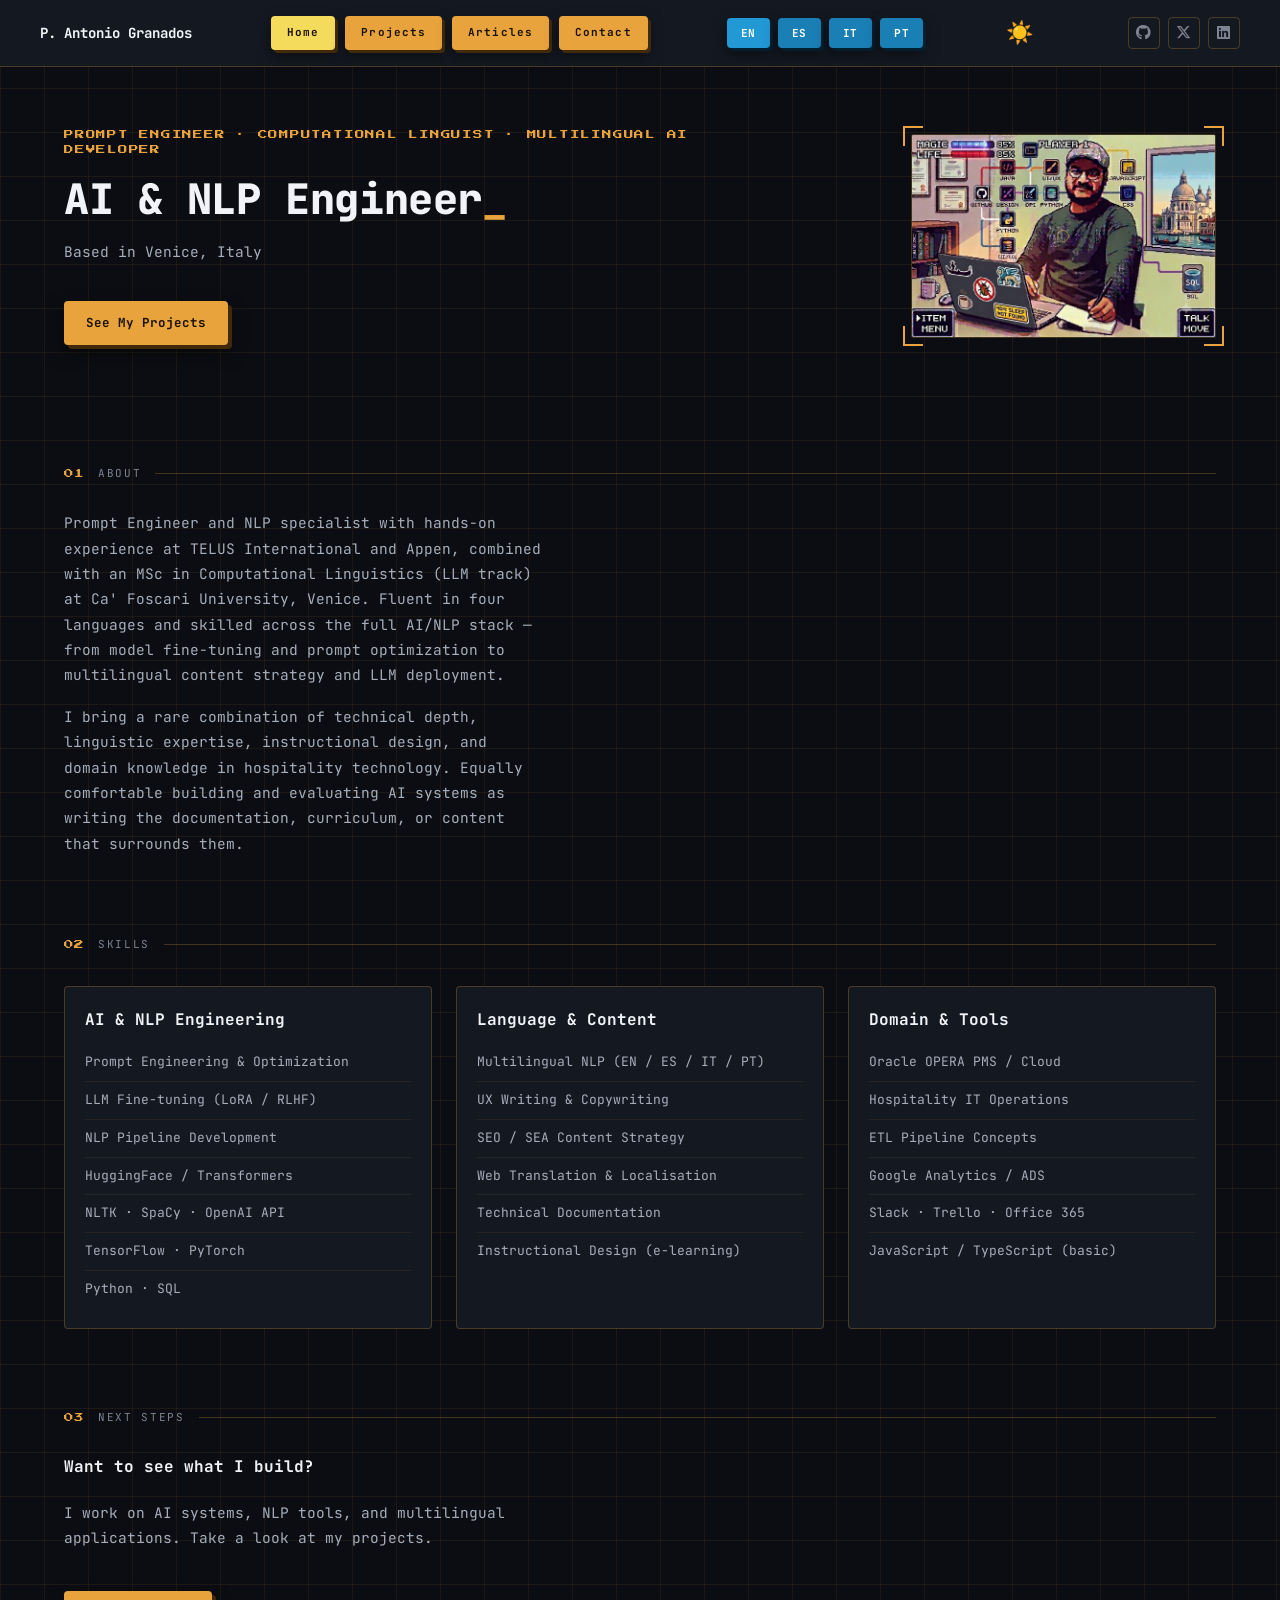
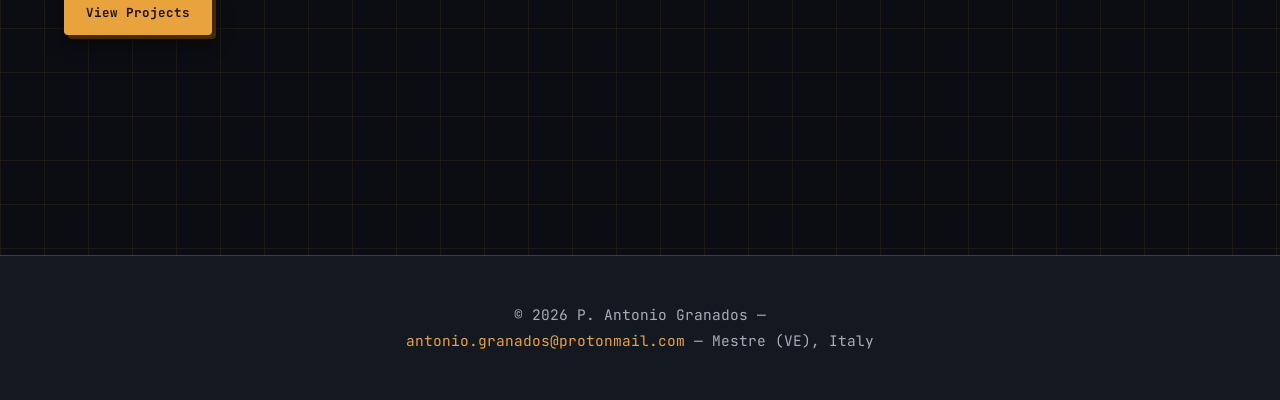
==== index.html @ 29dd2557 "Increase profile picture size to 305px" ====
<!DOCTYPE html>
<html lang="en">

<head>
<link rel="preconnect" href="https://fonts.googleapis.com">
<link href="https://fonts.googleapis.com/css2?family=Press+Start+2P&family=JetBrains+Mono:wght@400;500;600;700;800&display=swap" rel="stylesheet">
  <!--this is the part that link to .css file --> 
  <link rel="stylesheet" href="css/style.css">
  <!-- Always first. Tells the browser to use UTF-8 encoding (supports all languages including IT, ES, PT) -->
  <meta charset="UTF-8" />

  <!-- Required for mobile. Without this, phones render a zoomed-out desktop view -->
  <meta name="viewport" content="width=device-width, initial-scale=1.0" />

  <!-- The snippet Google shows under your link in search results. Keep under 160 characters -->
  <meta name="description" content="Portfolio of P. Antonio Granados — AI & NLP Engineer, Prompt Engineer, and Computational Linguist based in Venice, Italy." />

  <meta name="author" content="P. Antonio Granados" />

  <!-- Open Graph: controls the preview card when you share this page on LinkedIn, WhatsApp, etc. -->
  <meta property="og:title" content="P. Antonio Granados — AI & NLP Engineer" />
  <meta property="og:description" content="Portfolio of an AI & NLP Engineer specializing in LLMs, RAG pipelines, and multilingual applications." />
  <meta property="og:type" content="website" />
  <meta property="og:url" content="https://saalamandras.github.io/portafolio/" />

  <link rel="canonical" href="https://saalamandras.github.io/portafolio/" />

  <link rel="alternate" hreflang="en" href="https://saalamandras.github.io/portafolio/" />
  <link rel="alternate" hreflang="es" href="https://saalamandras.github.io/portafolio/" />
  <link rel="alternate" hreflang="it" href="https://saalamandras.github.io/portafolio/" />
  <link rel="alternate" hreflang="pt" href="https://saalamandras.github.io/portafolio/" />

  <!-- Font Awesome icons (social links in footer) -->
  <link rel="stylesheet"
        href="https://cdnjs.cloudflare.com/ajax/libs/font-awesome/6.5.2/css/all.min.css"
        crossorigin="anonymous"
        referrerpolicy="no-referrer" />

  <!-- Browser tab title -->
  <title>P. Antonio Granados — AI & NLP Engineer</title>
</head>

<body class="blueprint-bg">

  <!-- HEADER wraps everything that is site-wide at the top: logo, nav, language switcher -->
  <header>

    <nav aria-label="Main navigation">

      <!-- Your name as the brand. Always links back to the homepage -->
      <a href="index.html" class="nav-brand">P. Antonio Granados</a>

      <!-- Navigation links. href values are the actual filenames in your folder -->
      <ul>
        <li><a href="index.html" class="nav-link" aria-current="page" data-i18n="nav_home">Home</a></li>
        <li><a href="projects.html" class="nav-link" data-i18n="nav_projects">Projects</a></li>
        <li><a href="articles.html" class="nav-link" data-i18n="nav_articles">Articles</a></li>
        <li><a href="contact.html" class="nav-link" data-i18n="nav_contact">Contact</a></li>
      </ul>

      <!-- Language switcher — each button carries data-lang so i18n.js can read it.
           aria-pressed is set to "true"/"false" by the JS to show which is active. -->
      <div id="lang-switcher" aria-label="Language switcher">
        <button class="lang-btn" data-lang="en" aria-pressed="true">EN</button>
        <button class="lang-btn" data-lang="es" aria-pressed="false">ES</button>
        <button class="lang-btn" data-lang="it" aria-pressed="false">IT</button>
        <button class="lang-btn" data-lang="pt" aria-pressed="false">PT</button>
      </div>

      <!-- Theme toggle — label is set dynamically by theme.js on load -->
      <button class="theme-toggle" aria-label="Switch to light mode">🌙</button>

      <!-- Social links -->
      <div class="nav-social" aria-label="Social links">
        <a href="https://github.com/Saalamandras" class="nav-icon" target="_blank" rel="noopener noreferrer" aria-label="GitHub"><i class="fa-brands fa-github"></i></a>
        <a href="https://x.com/Apocrifos" class="nav-icon" target="_blank" rel="noopener noreferrer" aria-label="X (formerly Twitter)"><i class="fa-brands fa-x-twitter"></i></a>
        <a href="https://www.linkedin.com/in/antonio-granados-v/" class="nav-icon" target="_blank" rel="noopener noreferrer" aria-label="LinkedIn"><i class="fa-brands fa-linkedin"></i></a>
      </div>

    </nav>

  </header>

  <!-- MAIN contains the content unique to this page. Only one <main> per page -->
  <main>

    <!-- HERO: the first thing a visitor sees. Headline + avatar, side by side -->
    <section id="hero" class="hero-grid" aria-labelledby="hero-heading" data-animate>
      <div>
        <p class="eyebrow" style="margin:0 0 18px;" data-i18n="hero_subtitle">Prompt Engineer · Computational Linguist · Multilingual AI Developer</p>
        <h1 class="headline" id="hero-heading" data-i18n="hero_title" data-typewriter>AI &amp; NLP Engineer</h1>
        <p class="body-text hero-location" data-i18n="hero_location">Based in Venice, Italy</p>
        <a href="projects.html" class="cta-button btn-primary btn-pressable" data-i18n="hero_cta">See My Projects</a>
      </div>
      <!-- Profile Avatar with HUD Viewfinder Corners -->
      <div class="viewfinder-frame" style="width: 305px; justify-self: end;">
        <div class="corner tl"></div>
        <div class="corner tr"></div>
        <div class="corner bl"></div>
        <div class="corner br"></div>
        <div class="reticle"></div>
        <!-- TODO: Replace with actual avatar image -->
        <img src="images/Portafolio_Picture_2026.png" alt="P. Antonio Granados" />
      </div>
    </section>

    <!-- ABOUT: your professional summary, taken directly from your CV -->
    <section id="about" aria-labelledby="about-heading">
      <h2 class="sr-only" id="about-heading">About Me</h2>
      <div class="section-divider"><span class="section-num">01</span><span class="section-label">ABOUT</span><div class="rule"></div></div>
      <p class="body-text" data-animate data-i18n="about_p1">
        Prompt Engineer and NLP specialist with hands-on experience at TELUS International and Appen,
        combined with an MSc in Computational Linguistics (LLM track) at Ca' Foscari University, Venice.
        Fluent in four languages and skilled across the full AI/NLP stack — from model fine-tuning and
        prompt optimization to multilingual content strategy and LLM deployment.
      </p>
      <p class="body-text" data-animate data-i18n="about_p2">
        I bring a rare combination of technical depth, linguistic expertise, instructional design,
        and domain knowledge in hospitality technology. Equally comfortable building and evaluating
        AI systems as writing the documentation, curriculum, or content that surrounds them.
      </p>
    </section>

    <!-- SKILLS: your three competency columns from the CV -->
    <section id="skills" aria-labelledby="skills-heading">
      <h2 class="card-title sr-only" id="skills-heading">Core Competencies</h2>
      <div class="section-divider"><span class="section-num">02</span><span class="section-label">SKILLS</span><div class="rule"></div></div>

      <!-- Each column is a <div> with a class. CSS will turn these into columns later -->
      <div class="skills-grid">

        <div class="skill-category" data-animate="delay-1">
          <h3 class="card-title" data-i18n="skill_cat1">AI &amp; NLP Engineering</h3>
          <ul>
            <li>Prompt Engineering &amp; Optimization</li>
            <li>LLM Fine-tuning (LoRA / RLHF)</li>
            <li>NLP Pipeline Development</li>
            <li>HuggingFace / Transformers</li>
            <li>NLTK · SpaCy · OpenAI API</li>
            <li>TensorFlow · PyTorch</li>
            <li>Python · SQL</li>
          </ul>
        </div>

        <div class="skill-category" data-animate="delay-2">
          <h3 class="card-title" data-i18n="skill_cat2">Language &amp; Content</h3>
          <ul>
            <li>Multilingual NLP (EN / ES / IT / PT)</li>
            <li>UX Writing &amp; Copywriting</li>
            <li>SEO / SEA Content Strategy</li>
            <li>Web Translation &amp; Localisation</li>
            <li>Technical Documentation</li>
            <li>Instructional Design (e-learning)</li>
          </ul>
        </div>

        <div class="skill-category" data-animate="delay-3">
          <h3 class="card-title" data-i18n="skill_cat3">Domain &amp; Tools</h3>
          <ul>
            <li>Oracle OPERA PMS / Cloud</li>
            <li>Hospitality IT Operations</li>
            <li>ETL Pipeline Concepts</li>
            <li>Google Analytics / ADS</li>
            <li>Slack · Trello · Office 365</li>
            <li>JavaScript / TypeScript (basic)</li>
          </ul>
        </div>

      </div>
    </section>

    <!-- CTA SECTION: nudge the visitor toward your projects -->
    <section id="cta" aria-labelledby="cta-heading" data-animate>
      <div class="section-divider"><span class="section-num">03</span><span class="section-label">NEXT STEPS</span><div class="rule"></div></div>
      <h2 class="card-title" id="cta-heading" data-i18n="cta_heading">Want to see what I build?</h2>
      <p class="body-text" data-i18n="cta_p">I work on AI systems, NLP tools, and multilingual applications. Take a look at my projects.</p>
      <a href="projects.html" class="cta-button btn-primary btn-pressable" data-i18n="cta_button">View Projects</a>
    </section>

  </main>

  <!-- FOOTER: site-wide. Will be identical on all pages -->
  <footer>
    <p class="body-text">
      &copy; 2026 P. Antonio Granados &mdash;
      <a href="mailto:antonio.granados@protonmail.com">antonio.granados@protonmail.com</a> &mdash;
      Mestre (VE), Italy
    </p>
  </footer>

  <!-- i18n.js reads all [data-i18n] elements and swaps text on language change.
       Placed just before </body> so the DOM is fully loaded when it runs. -->
  <script src="js/i18n.js"></script>
  <!-- theme.js applies saved dark/light preference and wires up the toggle button -->
  <script src="js/theme.js"></script>
  <!-- animations.js watches [data-animate] elements and fades them in on scroll -->
  <script src="js/animations.js"></script>
  <!-- typewriter.js runs the typing effect on [data-typewriter] elements.
       Must come after i18n.js since it listens for the i18n:applied event. -->
  <script src="js/typewriter.js"></script>
</body>
</html>
---- css/style.css ----
:root {
  --bg:            rgba(11, 13, 18, 1);      /* hsla(223, 24%, 6%, 1) */
  --surface:       rgba(20, 24, 33, 1);      /* hsla(222, 25%, 10%, 1) */
  --surface-alt:   rgba(28, 32, 41, 1);      /* hsla(222, 19%, 14%, 1) */

  --accent:        rgba(232, 163, 61, 1);    /* hsla(36, 79%, 57%, 1) */
  --accent-alt:    rgba(245, 219, 92, 1);    /* hsla(50, 88%, 66%, 1) */

  --text-headline: rgba(241, 243, 247, 1);   /* hsla(220, 27%, 96%, 1) */
  --text-body:     rgba(167, 174, 187, 1);   /* hsla(219, 13%, 69%, 1) */
  --text-muted:    rgba(125, 132, 146, 1);   /* hsla(220, 9%, 53%, 1) */
  --text-nav:      rgba(136, 146, 160, 1);   /* hsla(215, 11%, 58%, 1) */

  --border-accent: rgba(232, 163, 61, .3);
  --border-faint:  rgba(232, 163, 61, .25);
  --grid-line:     rgba(232, 163, 61, .08);
}

/* ------------------------------------------------------------------
   LIGHT MODE — applied when <body class="light-mode"> is set by JS.
   Only the variables that need to change are listed here; everything
   else inherits from :root above.
   ------------------------------------------------------------------ */
body.light-mode {
  --bg:            rgba(245, 243, 235, 1);   /* warm off-white parchment */
  --surface:       rgba(232, 229, 218, 1);   /* slightly darker card bg  */
  --surface-alt:   rgba(220, 217, 204, 1);

  --text-headline: rgba(18, 20, 28, 1);      /* near-black */
  --text-body:     rgba(55, 60, 75, 1);
  --text-muted:    rgba(100, 107, 122, 1);
  --text-nav:      rgba(80, 88, 105, 1);

  --border-accent: rgba(180, 120, 30, .4);
  --border-faint:  rgba(180, 120, 30, .3);
  --grid-line:     rgba(180, 120, 30, .1);
}

/* Smooth transition when the theme flips — affects background and text */
body {
  transition: background-color 0.3s ease, color 0.3s ease;
}

/* Visually hide text while keeping it for screen readers (used to avoid
   duplicating a section's visible label when a numbered divider already shows it) */
.sr-only {
  position: absolute;
  width: 1px;
  height: 1px;
  padding: 0;
  margin: -1px;
  overflow: hidden;
  clip: rect(0, 0, 0, 0);
  white-space: nowrap;
  border: 0;
}

/* Numbered section divider, e.g. "01 — SKILLS ————" */
.section-divider {
  display: flex;
  align-items: center;
  gap: 14px;
  margin: 0 0 28px;
}

.section-divider .rule {
  flex: 1;
  height: 1px;
  background: var(--border-faint);
}

/* Inline uppercase tech tag row, e.g. "GO · REDIS · GRPC" */
.tech-line {
  font-size: 10.5px;
  letter-spacing: .05em;
  color: var(--text-muted);
  text-transform: uppercase;
  white-space: nowrap;
}

/* Status line, e.g. "STATUS: ● OPEN TO OPPORTUNITIES" */
.status-line {
  font-size: 10.5px;
  color: var(--text-muted);
  letter-spacing: .03em;
}

.status-dot {
  color: var(--accent);
}

/* ============================================================
   TYPEWRITER EFFECT
   The blinking cursor is a pseudo-element so it never appears
   in the actual text content (good for screen readers).
   .typing  = cursor blinking while text is being typed
   .typed   = cursor stops blinking once typing is complete
   ============================================================ */
@keyframes blink {
  0%, 100% { opacity: 1; }
  50%       { opacity: 0; }
}

.typing::after,
.typed::after {
  content: "_";
  color: var(--accent);
  font-weight: 700;
}

.typing::after {
  animation: blink 0.7s step-end infinite;
}

/* Respect reduced-motion — skip the blink */
@media (prefers-reduced-motion: reduce) {
  .typing::after { animation: none; }
}

/* ============================================================
   SCROLL ANIMATIONS
   Elements with [data-animate] start hidden. When animations.js
   adds the "visible" class, the transition plays.
   data-animate="delay-1" / "delay-2" / "delay-3" staggers cards
   so they don't all pop in at the same time.
   ============================================================ */
[data-animate] {
  opacity: 0;
  transform: translateY(24px);
  transition: opacity 0.55s ease, transform 0.55s ease;
}

[data-animate].visible {
  opacity: 1;
  transform: translateY(0);
}

/* Staggered delays for grids (skill cards, project cards) */
[data-animate="delay-1"] { transition-delay: 0.1s; }
[data-animate="delay-2"] { transition-delay: 0.2s; }
[data-animate="delay-3"] { transition-delay: 0.3s; }

/* Respect user's reduced-motion preference — skip animation entirely */
@media (prefers-reduced-motion: reduce) {
  [data-animate] {
    opacity: 1;
    transform: none;
    transition: none;
  }
}

/* ============================================================
   BOX MODEL: Set border-box globally for predictable sizing
   ============================================================ */
*,
*::before,
*::after {
  box-sizing: border-box;
}

/* ============================================================
   BASIC RESETS & BODY
   ============================================================ */
body {
  background: var(--bg);
  color: var(--text-body);
  font-family: 'JetBrains Mono', monospace;
  margin: 0;
  padding: 0;
  line-height: 1.6;
}

html {
  scroll-behavior: smooth;
} 
/* Hero headline */
.headline {
  font-size: 42px;
  font-weight: 800;
  line-height: 1.15;
  letter-spacing: -0.01em;
  color: var(--text-headline);
}

/* Eyebrow label (small pixel-font tag above headings) */
.eyebrow {
  font-family: 'Press Start 2P', monospace;
  font-size: 9.5px;
  text-transform: uppercase;
  letter-spacing: .08em;
  color: var(--accent);
}

/* Body paragraph */
.body-text {
  font-size: 14.5px;
  line-height: 1.75;
  color: var(--text-body);
  max-width: 480px;
}

/* Nav links */
.nav-link {
  font-size: 11px;
  letter-spacing: .1em;
  color: var(--text-nav);
}

/* Section number, e.g. "01" */
.section-num {
  font-family: 'Press Start 2P', monospace;
  font-size: 9.5px;
  color: var(--accent);
}

/* Section label, e.g. "SKILLS" */
.section-label {
  font-size: 11px;
  letter-spacing: .15em;
  color: var(--text-muted);
}

/* Card / project title */
.card-title {
  font-size: 16px;
  font-weight: 700;
  color: var(--text-headline);
}

/* Metric numbers, e.g. "−42%" */
.metric {
  font-size: 20px;
  font-weight: 800;
  color: var(--accent);
}

/* Timeline role label */
.timeline-role {
  font-size: 14px;
  font-weight: 700;
}
.btn-primary {
  background: var(--accent);
  color: #1a1204;
  padding: 12px 22px;
  font-size: 12.5px;
  font-weight: 700;
  white-space: nowrap;
  cursor: pointer;
  border: none;
  border-radius: 4px;
  transition: all 0.3s ease;
  text-decoration: none;
  display: inline-block;
}

.btn-primary:hover {
  background: var(--accent-alt);
  transform: translateY(-2px);
  box-shadow: 0 4px 12px rgba(232, 163, 61, 0.2);
}

.btn-secondary {
  border: 1px solid #3a3f4a;
  color: #c3c8d1;
  padding: 11px 22px;
  font-size: 12.5px;
  white-space: nowrap;
  cursor: pointer;
  background: transparent;
  border-radius: 4px;
  transition: all 0.3s ease;
  text-decoration: none;
  display: inline-block;
}

.btn-secondary:hover {
  border-color: var(--accent);
  color: var(--accent);
}

/* ============================================================
   HEADER & NAVIGATION
   ============================================================ */
header {
  background: var(--surface);
  border-bottom: 1px solid var(--border-faint);
  padding: 16px 24px;
  position: sticky;
  top: 0;
  z-index: 100;
}

nav {
  display: flex;
  align-items: center;
  justify-content: space-between;
  max-width: 1200px;
  margin: 0 auto;
  gap: 40px;
}

.nav-brand {
  font-size: 14px;
  font-weight: 700;
  color: var(--text-headline);
  text-decoration: none;
  white-space: nowrap;
}

nav ul {
  list-style: none;
  margin: 0;
  padding: 0;
  display: flex;
  gap: 10px;
}

.nav-link {
  display: inline-block;
  background: var(--accent);
  color: #1a1204;
  padding: 8px 16px;
  font-size: 11px;
  font-weight: 700;
  text-decoration: none;
  border-radius: 4px;
  transition: all 0.3s ease;
  box-shadow: 3px 3px 0 color-mix(in oklch, var(--accent) 40%, black), 0 6px 14px rgba(0,0,0,.5);
}

.nav-link:hover {
  background: var(--accent-alt);
  transform: translateY(-2px);
  box-shadow: 4px 4px 0 color-mix(in oklch, var(--accent) 40%, black), 0 8px 18px rgba(0,0,0,.5);
}

.nav-link:active {
  box-shadow: 1px 1px 0 color-mix(in oklch, var(--accent) 40%, black), 0 2px 6px rgba(0,0,0,.4);
  transform: translate(2px, 2px);
}

.nav-link[aria-current="page"] {
  background: var(--accent-alt);
}

#lang-switcher {
  white-space: nowrap;
  display: flex;
  gap: 8px;
  align-items: center;
}

.lang-btn {
  background: #1a7fb5;
  border: none;
  padding: 8px 14px;
  cursor: pointer;
  font-family: inherit;
  font-size: 11px;
  font-weight: 700;
  color: #fff;
  letter-spacing: .05em;
  border-radius: 4px;
  transition: all 0.3s ease;
  box-shadow: 3px 3px 0 color-mix(in oklch, #1a7fb5 40%, black), 0 6px 14px rgba(0,0,0,.5);
}

.lang-btn:hover {
  background: #2298d4;
  transform: translateY(-2px);
  box-shadow: 4px 4px 0 color-mix(in oklch, #1a7fb5 40%, black), 0 8px 18px rgba(0,0,0,.5);
}

.lang-btn:active {
  box-shadow: 1px 1px 0 color-mix(in oklch, #1a7fb5 40%, black), 0 2px 6px rgba(0,0,0,.4);
  transform: translate(2px, 2px);
}

.lang-btn[aria-pressed="true"] {
  background: #2298d4;
}

/* Theme toggle button — styled to match the retro nav aesthetic */
.theme-toggle {
  background: none;
  border: none;
  padding: 4px;
  cursor: pointer;
  font-size: 22px;
  line-height: 1;
  transition: transform 0.2s ease;
}

.theme-toggle:hover {
  transform: scale(1.2);
}

/* --- Nav social icons --- */
.nav-social {
  display: flex;
  align-items: center;
  gap: 8px;
  margin-left: 12px;
}

.nav-icon {
  display: inline-flex;
  align-items: center;
  justify-content: center;
  width: 32px;
  height: 32px;
  border: 1px solid var(--border-faint);
  border-radius: 4px;
  color: var(--text-muted);
  text-decoration: none;
  transition: all 0.2s ease;
  font-size: 15px;
}

.nav-icon:hover {
  background: var(--surface-alt);
  border-color: var(--accent);
  color: var(--accent);
  transform: translateY(-2px);
}

/* --- Hero grid --- */
.hero-grid {
  display: grid;
  grid-template-columns: 1.3fr 0.7fr;
  gap: 40px;
  align-items: center;
}

/* ============================================================
   MAIN CONTENT
   ============================================================ */
main {
  max-width: 1200px;
  margin: 0 auto;
  padding: 60px 24px;
}

section {
  margin-bottom: 80px;
  padding: 0;
}

section h1 {
  margin: 0 0 16px 0;
}

section h2 {
  margin: 0 0 20px 0;
}

section h3 {
  margin: 0 0 12px 0;
}

section p {
  margin: 0 0 16px 0;
}

/* ============================================================
   HERO SECTION
   ============================================================ */
#hero {
  margin-bottom: 120px;
}

.hero-subtitle,
.hero-location {
  font-size: 14.5px;
  color: var(--text-body);
  margin: 12px 0;
}

.cta-button {
  display: inline-block;
  margin-top: 24px;
}

/* ============================================================
   CARDS & PROJECTS
   ============================================================ */
.project-card,
.article-card {
  position: relative;
  background: var(--surface);
  border: 1px solid var(--border-faint);
  padding: 24px;
  border-radius: 4px;
  transition: all 0.3s ease;
  margin-bottom: 20px;
}

.project-card::before,
.article-card::before {
  content: "";
  position: absolute;
  top: -1px;
  left: -1px;
  width: 12px;
  height: 12px;
  border-top: 2px solid var(--accent);
  border-left: 2px solid var(--accent);
}

.project-card::after,
.article-card::after {
  content: "";
  position: absolute;
  bottom: -1px;
  right: -1px;
  width: 12px;
  height: 12px;
  border-bottom: 2px solid var(--accent);
  border-right: 2px solid var(--accent);
}

.project-card:hover,
.article-card:hover {
  border-color: var(--border-accent);
  transform: translateY(-4px);
  box-shadow: 0 8px 24px rgba(232, 163, 61, 0.1);
}

.project-description {
  margin: 12px 0 16px 0;
  line-height: 1.75;
}

.tech-stack {
  list-style: none;
  margin: 16px 0;
  padding: 0;
  display: flex;
  flex-wrap: wrap;
  gap: 12px;
}

.tech-stack li {
  background: var(--surface-alt);
  border: 1px solid var(--border-faint);
  padding: 6px 12px;
  border-radius: 3px;
  font-size: 11px;
  color: var(--text-muted);
}

.project-link {
  display: inline-block;
  margin-top: 16px;
  color: var(--accent);
  font-weight: 600;
  font-size: 11.5px;
  letter-spacing: .03em;
  text-decoration: none;
}

.project-link:hover {
  color: var(--accent-alt);
}

/* ============================================================
   SKILL CATEGORIES
   ============================================================ */
.skills-grid {
  display: grid;
  grid-template-columns: repeat(3, 1fr);
  gap: 24px;
  margin-top: 32px;
}

.skill-category {
  background: var(--surface);
  border: 1px solid var(--border-faint);
  padding: 20px;
  border-radius: 4px;
}

.skill-category h3 {
  margin-top: 0;
}

.skill-category ul {
  list-style: none;
  margin: 0;
  padding: 0;
}

.skill-category li {
  padding: 8px 0;
  border-bottom: 1px solid var(--grid-line);
  font-size: 13px;
  line-height: 1.6;
}

.skill-category li:last-child {
  border-bottom: none;
}

.skill-badge {
  display: flex;
  align-items: center;
  gap: 12px;
  padding: 14px 16px;
  border: 1px solid var(--border-faint);
  border-radius: 4px;
  background: var(--surface);
}

.skill-badge .icon {
  width: 28px;
  height: 28px;
  flex: none;
  background: var(--surface-alt);
  border: 1px solid var(--accent);
  display: flex;
  align-items: center;
  justify-content: center;
  border-radius: 3px;
}

.skill-badge .icon .dot {
  background: var(--accent);
  border-radius: 50%;
}

.skill-badge .name {
  font-size: 12.5px;
  font-weight: 600;
  color: var(--text-headline);
}

.skill-badge .level {
  font-size: 9px;
  letter-spacing: .06em;
  color: var(--text-muted);
  margin-left: auto;
}

/* ============================================================
   FORMS
   ============================================================ */
form {
  background: var(--surface);
  border: 1px solid var(--border-faint);
  padding: 32px;
  border-radius: 4px;
  margin-bottom: 32px;
  max-width: 600px;
}

.form-group {
  margin-bottom: 20px;
  display: flex;
  flex-direction: column;
}

label {
  font-size: 12.5px;
  font-weight: 600;
  color: var(--text-headline);
  margin-bottom: 8px;
  display: block;
}

input,
textarea {
  background: var(--bg);
  border: 1px solid var(--border-faint);
  color: var(--text-body);
  padding: 10px 12px;
  font-size: 13px;
  font-family: 'JetBrains Mono', monospace;
  border-radius: 3px;
  transition: border-color 0.2s ease;
}

input:focus,
textarea:focus {
  outline: none;
  border-color: var(--accent);
  box-shadow: 0 0 0 2px rgba(232, 163, 61, 0.1);
}

textarea {
  resize: vertical;
  min-height: 120px;
}

.submit-button {
  align-self: flex-start;
  margin-top: 12px;
}

/* ============================================================
   HUD-STYLE VIEWFINDER CORNERS (Avatar/Image box)
   ============================================================ */
.viewfinder-frame {
  position: relative;
  display: inline-block;
  overflow: visible;
}

.viewfinder-frame img {
  display: block;
  width: 100%;
  height: auto;
  border: 1px solid var(--border-faint);
  border-radius: 2px;
}

.viewfinder-frame .corner {
  position: absolute;
  width: 20px;
  height: 20px;
}

.viewfinder-frame .corner.tl {
  top: -8px;
  left: -8px;
  border-top: 2px solid var(--accent);
  border-left: 2px solid var(--accent);
}

.viewfinder-frame .corner.tr {
  top: -8px;
  right: -8px;
  border-top: 2px solid var(--accent);
  border-right: 2px solid var(--accent);
}

.viewfinder-frame .corner.bl {
  bottom: -8px;
  left: -8px;
  border-bottom: 2px solid var(--accent);
  border-left: 2px solid var(--accent);
}

.viewfinder-frame .corner.br {
  bottom: -8px;
  right: -8px;
  border-bottom: 2px solid var(--accent);
  border-right: 2px solid var(--accent);
}

.viewfinder-frame .reticle {
  position: absolute;
  top: 50%;
  left: 50%;
  transform: translate(-50%, -50%);
  width: 12px;
  height: 12px;
  border: 1px solid var(--accent);
  border-radius: 50%;
  opacity: 0.5;
}

/* ============================================================
   CONTACT LINKS & SOCIAL
   ============================================================ */
.contact-links {
  margin-top: 48px;
  padding-top: 48px;
  border-top: 1px solid var(--border-faint);
}

.contact-links h2 {
  margin-bottom: 24px;
}

.contact-icon {
  display: inline-flex;
  align-items: center;
  justify-content: center;
  width: 40px;
  height: 40px;
  border: 1px solid var(--border-faint);
  border-radius: 4px;
  color: var(--text-body);
  text-decoration: none;
  margin-right: 12px;
  margin-bottom: 12px;
  transition: all 0.2s ease;
  font-size: 18px;
}

.contact-icon:hover {
  background: var(--surface-alt);
  border-color: var(--accent);
  color: var(--accent);
  transform: translateY(-2px);
}

/* ============================================================
   PROJECT GRID
   ============================================================ */
.project-grid {
  display: grid;
  grid-template-columns: repeat(auto-fit, minmax(320px, 1fr));
  gap: 24px;
  margin-top: 32px;
}

/* ============================================================
   FOOTER
   ============================================================ */
footer {
  background: var(--surface);
  border-top: 1px solid var(--border-faint);
  padding: 32px 24px;
  text-align: center;
  margin-top: 80px;
  font-size: 12px;
  color: var(--text-muted);
}

footer p {
  max-width: none;
  margin-left: auto;
  margin-right: auto;
}

footer a {
  color: var(--accent);
  text-decoration: none;
  transition: color 0.2s ease;
}

footer a:hover {
  color: var(--accent-alt);
}

.footer-social {
  margin-bottom: 16px;
}

.footer-icon {
  display: inline-flex;
  align-items: center;
  justify-content: center;
  width: 36px;
  height: 36px;
  border: 1px solid var(--border-faint);
  border-radius: 4px;
  color: var(--text-muted);
  text-decoration: none;
  margin: 0 6px;
  transition: all 0.2s ease;
  font-size: 16px;
}

.footer-icon:hover {
  background: var(--surface-alt);
  border-color: var(--accent);
  color: var(--accent);
  transform: translateY(-2px);
}

.bracket-frame {
  position: relative;
  border: 1px solid var(--border-accent);
}

.bracket-frame .corner {
  position: absolute;
  width: 14px;
  height: 14px;
}

.bracket-frame .corner.tl {
  top: -1px;
  left: -1px;
  border-top: 2px solid var(--accent);
  border-left: 2px solid var(--accent);
}

.bracket-frame .corner.tr {
  top: -1px;
  right: -1px;
  border-top: 2px solid var(--accent);
  border-right: 2px solid var(--accent);
}

.bracket-frame .corner.bl {
  bottom: -1px;
  left: -1px;
  border-bottom: 2px solid var(--accent);
  border-left: 2px solid var(--accent);
}

.bracket-frame .corner.br {
  bottom: -1px;
  right: -1px;
  border-bottom: 2px solid var(--accent);
  border-right: 2px solid var(--accent);
}
.btn-pressable {
  box-shadow: 4px 4px 0 color-mix(in oklch, var(--accent) 40%, black), 0 8px 18px rgba(0,0,0,.5);
  transition: box-shadow .08s ease, transform .08s ease;
  cursor: pointer;
}

.btn-pressable:active {
  box-shadow: 1px 1px 0 color-mix(in oklch, var(--accent) 40%, black), 0 2px 6px rgba(0,0,0,.4);
  transform: translate(3px, 3px);
}
.blueprint-bg {
  background-color: var(--bg);
  background-image:
    linear-gradient(var(--grid-line) 1px, transparent 1px),
    linear-gradient(90deg, var(--grid-line) 1px, transparent 1px);
  background-size: 44px 44px;
}

/* ===== Tablet and below ===== */
@media (max-width: 768px) {
  .headline {
    font-size: 30px;
  }

  .body-text {
    max-width: 100%;
  }

  nav {
    flex-direction: column;
    gap: 12px;
  }

  .nav-social {
    justify-content: center;
  }

  .hero-grid {
    grid-template-columns: 1fr;
    text-align: center;
  }

  .hero-grid .viewfinder-frame {
    justify-self: center;
    order: -1;
  }

  .hero-grid .cta-button {
    display: inline-block;
  }

  .skills-grid {
    grid-template-columns: 1fr;
  }

  .project-grid {
    grid-template-columns: 1fr;
  }

  nav ul {
    flex-wrap: wrap;
    justify-content: center;
  }

  .btn-primary,
  .btn-secondary {
    width: 100%;
    text-align: center;
  }
}

/* ===== Phone ===== */
@media (max-width: 480px) {
  .headline {
    font-size: 24px;
  }

  .blueprint-bg {
    background-size: 28px 28px;
  }

  .bracket-frame {
    width: 100%;
    max-width: 240px;
    margin: 0 auto;
  }

  nav ul {
    flex-wrap: wrap;
    justify-content: center;
    gap: 12px;
  }

  #lang-switcher {
    justify-content: center;
  }
}
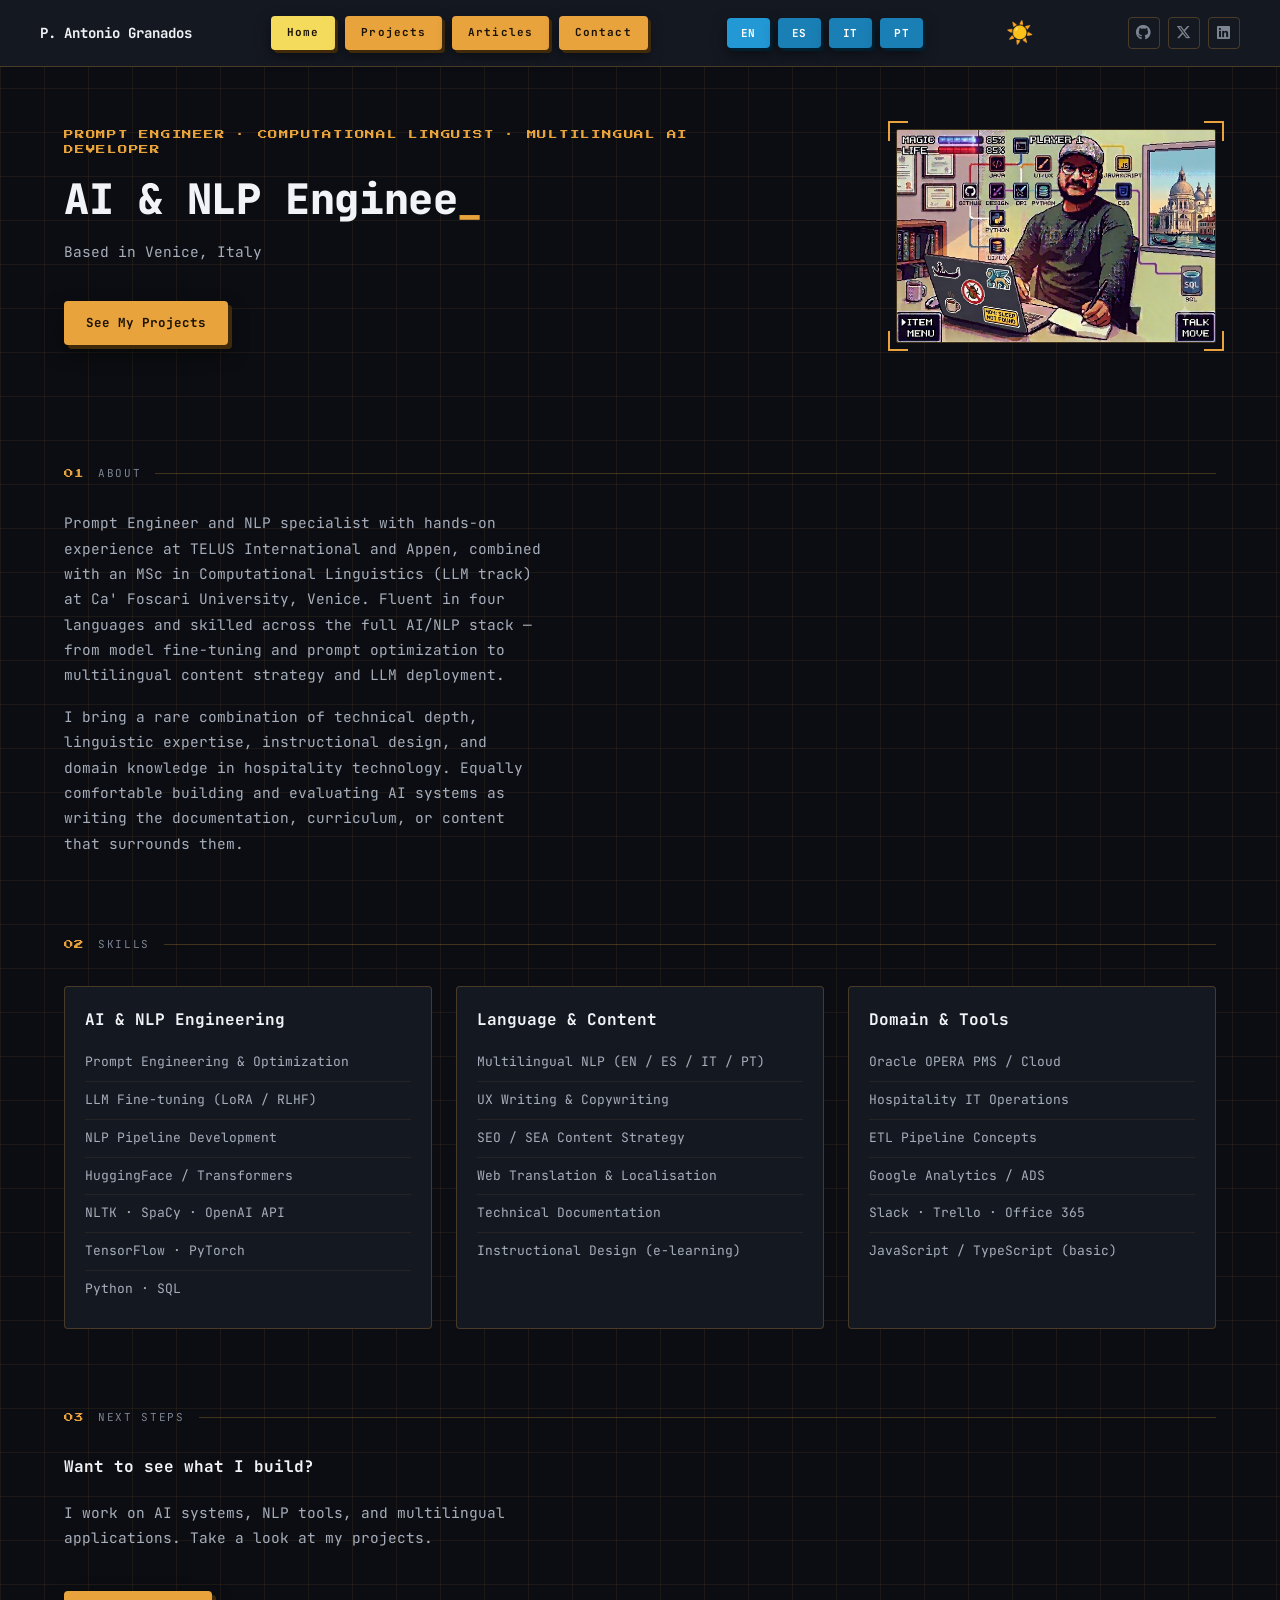
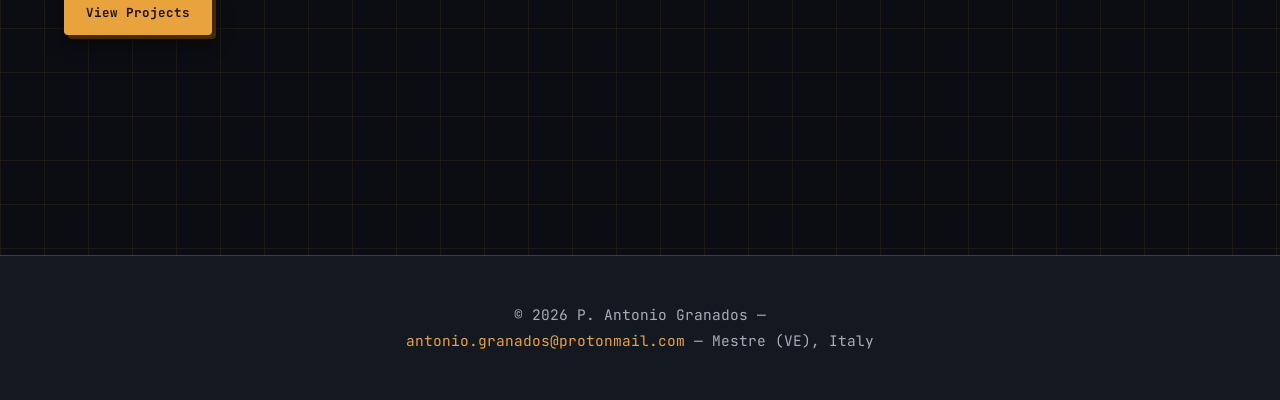
==== commit f6a46239: "Increase profile picture to 320px" ====
--- a/index.html
+++ b/index.html
@@ -93,7 +93,7 @@
         <a href="projects.html" class="cta-button btn-primary btn-pressable" data-i18n="hero_cta">See My Projects</a>
       </div>
       <!-- Profile Avatar with HUD Viewfinder Corners -->
-      <div class="viewfinder-frame" style="width: 305px; justify-self: end;">
+      <div class="viewfinder-frame" style="width: 320px; justify-self: end;">
         <div class="corner tl"></div>
         <div class="corner tr"></div>
         <div class="corner bl"></div>
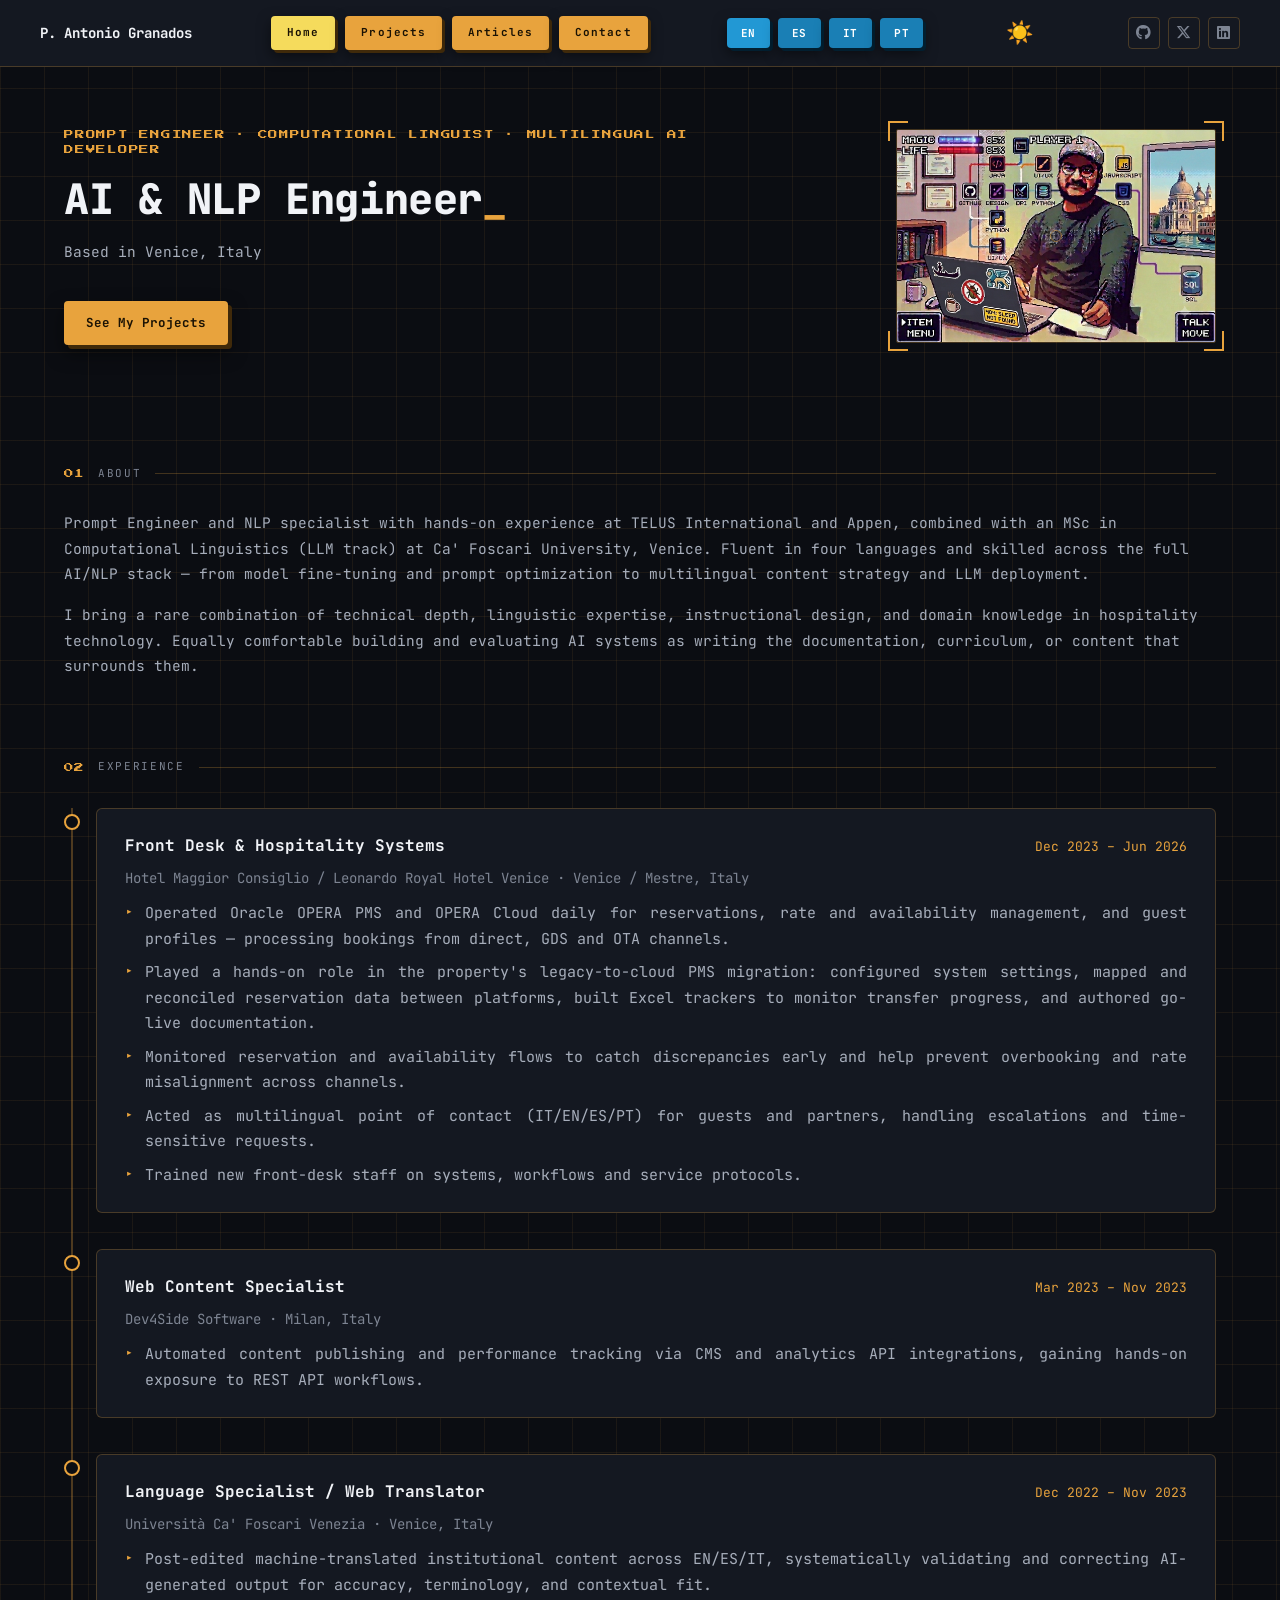
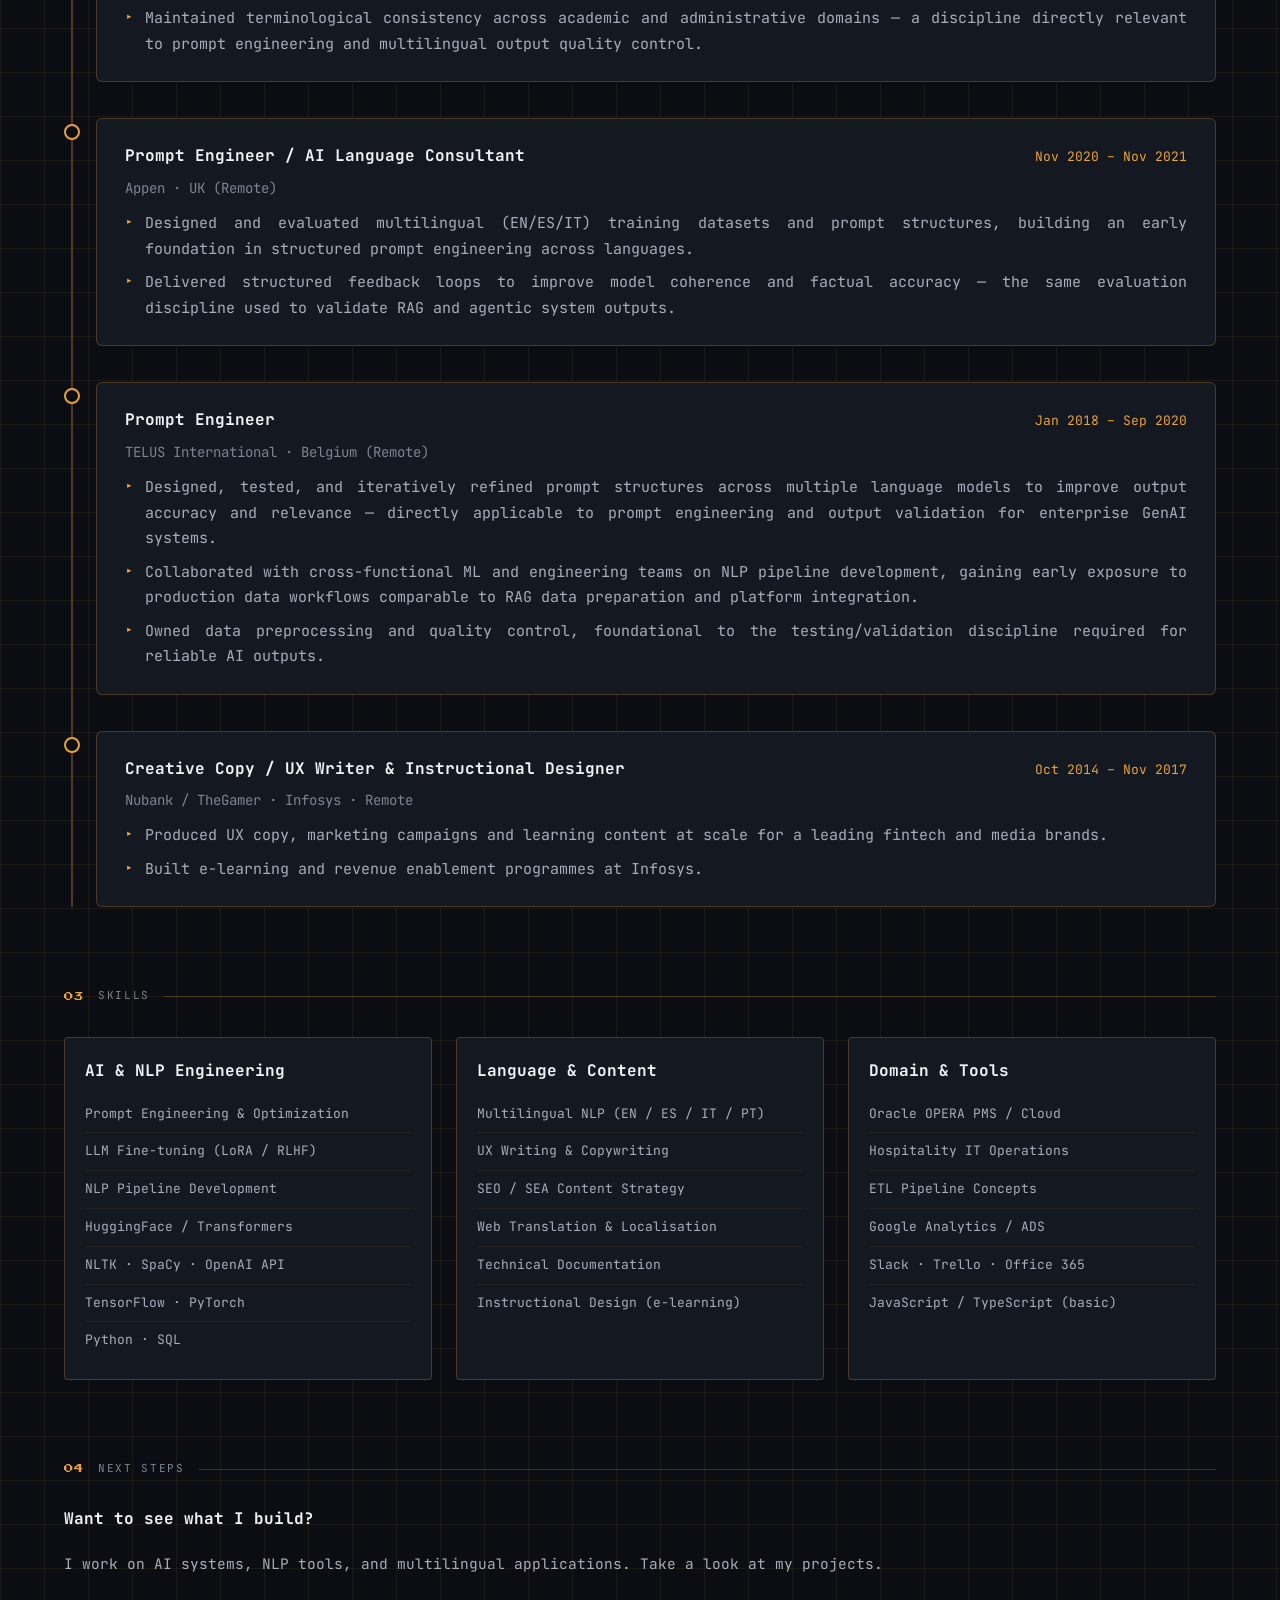
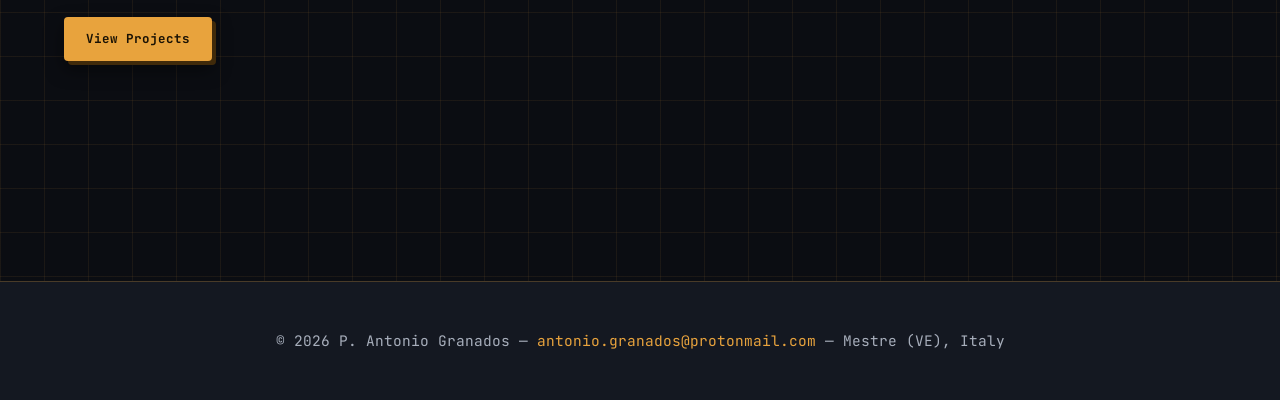
==== commit b915ad9d: "add experience section, update job descriptions, add juniper_sim project" ====
--- a/index.html
+++ b/index.html
@@ -121,10 +121,125 @@
       </p>
     </section>
 
+    <!-- EXPERIENCE: job history, most recent first -->
+    <section id="experience" aria-labelledby="experience-heading">
+      <h2 class="sr-only" id="experience-heading" data-i18n="exp_heading">Experience</h2>
+      <div class="section-divider"><span class="section-num">02</span><span class="section-label" data-i18n="exp_label">EXPERIENCE</span><div class="rule"></div></div>
+
+      <div class="timeline">
+
+        <!-- 1. Hotel Maggior Consiglio / Leonardo Royal -->
+        <div class="timeline-item" data-animate="delay-1">
+          <div class="timeline-card">
+            <div class="timeline-header">
+              <span class="timeline-role" data-i18n="exp_hotel_role">Front Desk &amp; Hospitality Systems</span>
+              <span class="timeline-date">Dec 2023 – Jun 2026</span>
+            </div>
+            <div class="timeline-company">Hotel Maggior Consiglio / Leonardo Royal Hotel Venice · Venice / Mestre, Italy</div>
+            <div class="timeline-desc body-text" data-i18n="exp_hotel_desc">
+              <ul>
+                <li>Operated Oracle OPERA PMS and OPERA Cloud daily for reservations, rate and availability management, and guest profiles — processing bookings from direct, GDS and OTA channels.</li>
+                <li>Played a hands-on role in the property's legacy-to-cloud PMS migration: configured system settings, mapped and reconciled reservation data between platforms, built Excel trackers to monitor transfer progress, and authored go-live documentation.</li>
+                <li>Monitored reservation and availability flows to catch discrepancies early and help prevent overbooking and rate misalignment across channels.</li>
+                <li>Acted as multilingual point of contact (IT/EN/ES/PT) for guests and partners, handling escalations and time-sensitive requests.</li>
+                <li>Trained new front-desk staff on systems, workflows and service protocols.</li>
+              </ul>
+            </div>
+          </div>
+        </div>
+
+        <!-- 2. Dev4Side Software -->
+        <div class="timeline-item" data-animate="delay-2">
+          <div class="timeline-card">
+            <div class="timeline-header">
+              <span class="timeline-role" data-i18n="exp_dev4side_role">Web Content Specialist</span>
+              <span class="timeline-date">Mar 2023 – Nov 2023</span>
+            </div>
+            <div class="timeline-company">Dev4Side Software · Milan, Italy</div>
+            <div class="timeline-desc body-text" data-i18n="exp_dev4side_desc">
+              <ul>
+                <li>Automated content publishing and performance tracking via CMS and analytics API integrations, gaining hands-on exposure to REST API workflows.</li>
+              </ul>
+            </div>
+          </div>
+        </div>
+
+        <!-- 3. Ca' Foscari -->
+        <div class="timeline-item" data-animate="delay-1">
+          <div class="timeline-card">
+            <div class="timeline-header">
+              <span class="timeline-role" data-i18n="exp_cafoscari_role">Language Specialist / Web Translator</span>
+              <span class="timeline-date">Dec 2022 – Nov 2023</span>
+            </div>
+            <div class="timeline-company">Università Ca' Foscari Venezia · Venice, Italy</div>
+            <div class="timeline-desc body-text" data-i18n="exp_cafoscari_desc">
+              <ul>
+                <li>Post-edited machine-translated institutional content across EN/ES/IT, systematically validating and correcting AI-generated output for accuracy, terminology, and contextual fit.</li>
+                <li>Maintained terminological consistency across academic and administrative domains — a discipline directly relevant to prompt engineering and multilingual output quality control.</li>
+              </ul>
+            </div>
+          </div>
+        </div>
+
+        <!-- 4. Appen -->
+        <div class="timeline-item" data-animate="delay-2">
+          <div class="timeline-card">
+            <div class="timeline-header">
+              <span class="timeline-role" data-i18n="exp_appen_role">Prompt Engineer / AI Language Consultant</span>
+              <span class="timeline-date">Nov 2020 – Nov 2021</span>
+            </div>
+            <div class="timeline-company">Appen · UK (Remote)</div>
+            <div class="timeline-desc body-text" data-i18n="exp_appen_desc">
+              <ul>
+                <li>Designed and evaluated multilingual (EN/ES/IT) training datasets and prompt structures, building an early foundation in structured prompt engineering across languages.</li>
+                <li>Delivered structured feedback loops to improve model coherence and factual accuracy — the same evaluation discipline used to validate RAG and agentic system outputs.</li>
+              </ul>
+            </div>
+          </div>
+        </div>
+
+        <!-- 5. TELUS International -->
+        <div class="timeline-item" data-animate="delay-1">
+          <div class="timeline-card">
+            <div class="timeline-header">
+              <span class="timeline-role" data-i18n="exp_telus_role">Prompt Engineer</span>
+              <span class="timeline-date">Jan 2018 – Sep 2020</span>
+            </div>
+            <div class="timeline-company">TELUS International · Belgium (Remote)</div>
+            <div class="timeline-desc body-text" data-i18n="exp_telus_desc">
+              <ul>
+                <li>Designed, tested, and iteratively refined prompt structures across multiple language models to improve output accuracy and relevance — directly applicable to prompt engineering and output validation for enterprise GenAI systems.</li>
+                <li>Collaborated with cross-functional ML and engineering teams on NLP pipeline development, gaining early exposure to production data workflows comparable to RAG data preparation and platform integration.</li>
+                <li>Owned data preprocessing and quality control, foundational to the testing/validation discipline required for reliable AI outputs.</li>
+              </ul>
+            </div>
+          </div>
+        </div>
+
+        <!-- 6. Nubank / TheGamer / Infosys -->
+        <div class="timeline-item" data-animate="delay-2">
+          <div class="timeline-card">
+            <div class="timeline-header">
+              <span class="timeline-role" data-i18n="exp_nubank_role">Creative Copy / UX Writer &amp; Instructional Designer</span>
+              <span class="timeline-date">Oct 2014 – Nov 2017</span>
+            </div>
+            <div class="timeline-company">Nubank / TheGamer · Infosys · Remote</div>
+            <div class="timeline-desc body-text" data-i18n="exp_nubank_desc">
+              <ul>
+                <li>Produced UX copy, marketing campaigns and learning content at scale for a leading fintech and media brands.</li>
+                <li>Built e-learning and revenue enablement programmes at Infosys.</li>
+              </ul>
+            </div>
+          </div>
+        </div>
+
+      </div>
+    </section>
+
     <!-- SKILLS: your three competency columns from the CV -->
     <section id="skills" aria-labelledby="skills-heading">
       <h2 class="card-title sr-only" id="skills-heading">Core Competencies</h2>
-      <div class="section-divider"><span class="section-num">02</span><span class="section-label">SKILLS</span><div class="rule"></div></div>
+      <div class="section-divider"><span class="section-num">03</span><span class="section-label">SKILLS</span><div class="rule"></div></div>
 
       <!-- Each column is a <div> with a class. CSS will turn these into columns later -->
       <div class="skills-grid">
@@ -171,7 +286,7 @@
 
     <!-- CTA SECTION: nudge the visitor toward your projects -->
     <section id="cta" aria-labelledby="cta-heading" data-animate>
-      <div class="section-divider"><span class="section-num">03</span><span class="section-label">NEXT STEPS</span><div class="rule"></div></div>
+      <div class="section-divider"><span class="section-num">04</span><span class="section-label">NEXT STEPS</span><div class="rule"></div></div>
       <h2 class="card-title" id="cta-heading" data-i18n="cta_heading">Want to see what I build?</h2>
       <p class="body-text" data-i18n="cta_p">I work on AI systems, NLP tools, and multilingual applications. Take a look at my projects.</p>
       <a href="projects.html" class="cta-button btn-primary btn-pressable" data-i18n="cta_button">View Projects</a>
--- a/css/style.css
+++ b/css/style.css
@@ -196,7 +196,7 @@
   font-size: 14.5px;
   line-height: 1.75;
   color: var(--text-body);
-  max-width: 480px;
+  max-width: 100%;
 }
 
 /* Nav links */
@@ -899,6 +899,144 @@
   border-bottom: 2px solid var(--accent);
   border-right: 2px solid var(--accent);
 }
+/* ------------------------------------------------------------------
+   EXPERIENCE TIMELINE
+   Vertical line on the left with cards branching off to the right.
+   ------------------------------------------------------------------ */
+.timeline {
+  position: relative;
+  padding-left: 32px;
+  margin-top: 32px;
+}
+
+/* Vertical line */
+.timeline::before {
+  content: "";
+  position: absolute;
+  left: 7px;
+  top: 0;
+  bottom: 0;
+  width: 2px;
+  background: var(--border-accent);
+}
+
+.timeline-item {
+  position: relative;
+  margin-bottom: 36px;
+}
+
+.timeline-item:last-child {
+  margin-bottom: 0;
+}
+
+/* Dot on the line */
+.timeline-item::before {
+  content: "";
+  position: absolute;
+  left: -32px;
+  top: 6px;
+  width: 16px;
+  height: 16px;
+  border-radius: 50%;
+  border: 2px solid var(--accent);
+  background: var(--bg);
+  z-index: 1;
+}
+
+.timeline-card {
+  background: var(--surface);
+  border: 1px solid var(--border-faint);
+  border-radius: 6px;
+  padding: 24px 28px;
+  transition: border-color 0.2s ease;
+}
+
+.timeline-card:hover {
+  border-color: var(--accent);
+}
+
+.timeline-header {
+  display: flex;
+  justify-content: space-between;
+  align-items: baseline;
+  gap: 12px;
+  flex-wrap: wrap;
+  margin-bottom: 8px;
+}
+
+.timeline-role {
+  font-family: "JetBrains Mono", monospace;
+  font-weight: 700;
+  font-size: 16px;
+  color: var(--text-headline);
+}
+
+.timeline-date {
+  font-family: "JetBrains Mono", monospace;
+  font-size: 13px;
+  color: var(--accent);
+  white-space: nowrap;
+}
+
+.timeline-company {
+  font-family: "JetBrains Mono", monospace;
+  font-size: 14px;
+  color: var(--text-muted);
+  margin-bottom: 12px;
+}
+
+.timeline-desc {
+  color: var(--text-body);
+  font-size: 15px;
+  line-height: 1.7;
+  width: 100%;
+}
+
+.timeline-desc ul {
+  list-style: none;
+  padding: 0;
+  margin: 0;
+  width: 100%;
+}
+
+.timeline-desc ul li {
+  position: relative;
+  padding-left: 20px;
+  margin-bottom: 8px;
+  text-align: justify;
+}
+
+.timeline-desc ul li:last-child {
+  margin-bottom: 0;
+}
+
+.timeline-desc ul li::before {
+  content: "▸";
+  position: absolute;
+  left: 0;
+  color: var(--accent);
+  font-size: 14px;
+}
+
+/* Mobile: tighten the timeline */
+@media (max-width: 768px) {
+  .timeline {
+    padding-left: 24px;
+  }
+  .timeline-item::before {
+    left: -24px;
+    width: 12px;
+    height: 12px;
+  }
+  .timeline::before {
+    left: 5px;
+  }
+  .timeline-header {
+    flex-direction: column;
+    gap: 4px;
+  }
+}
+
 .btn-pressable {
   box-shadow: 4px 4px 0 color-mix(in oklch, var(--accent) 40%, black), 0 8px 18px rgba(0,0,0,.5);
   transition: box-shadow .08s ease, transform .08s ease;
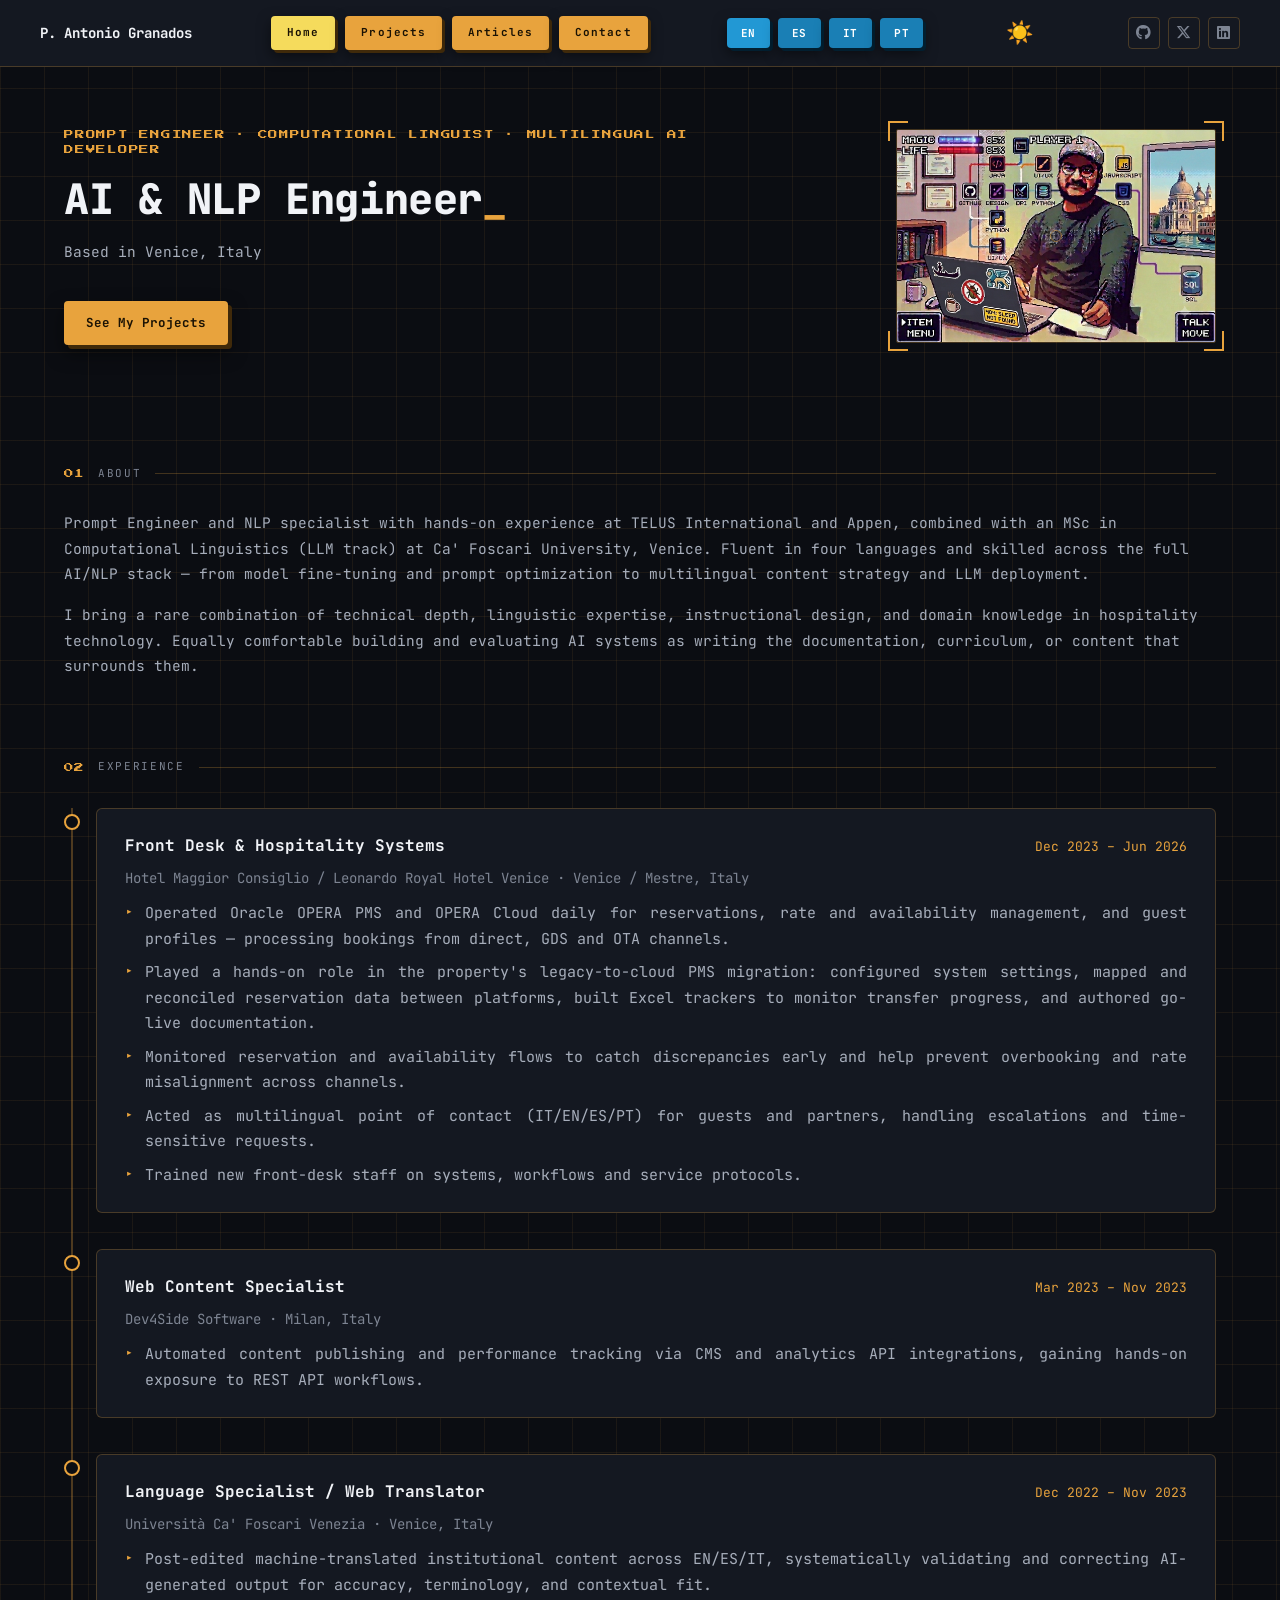
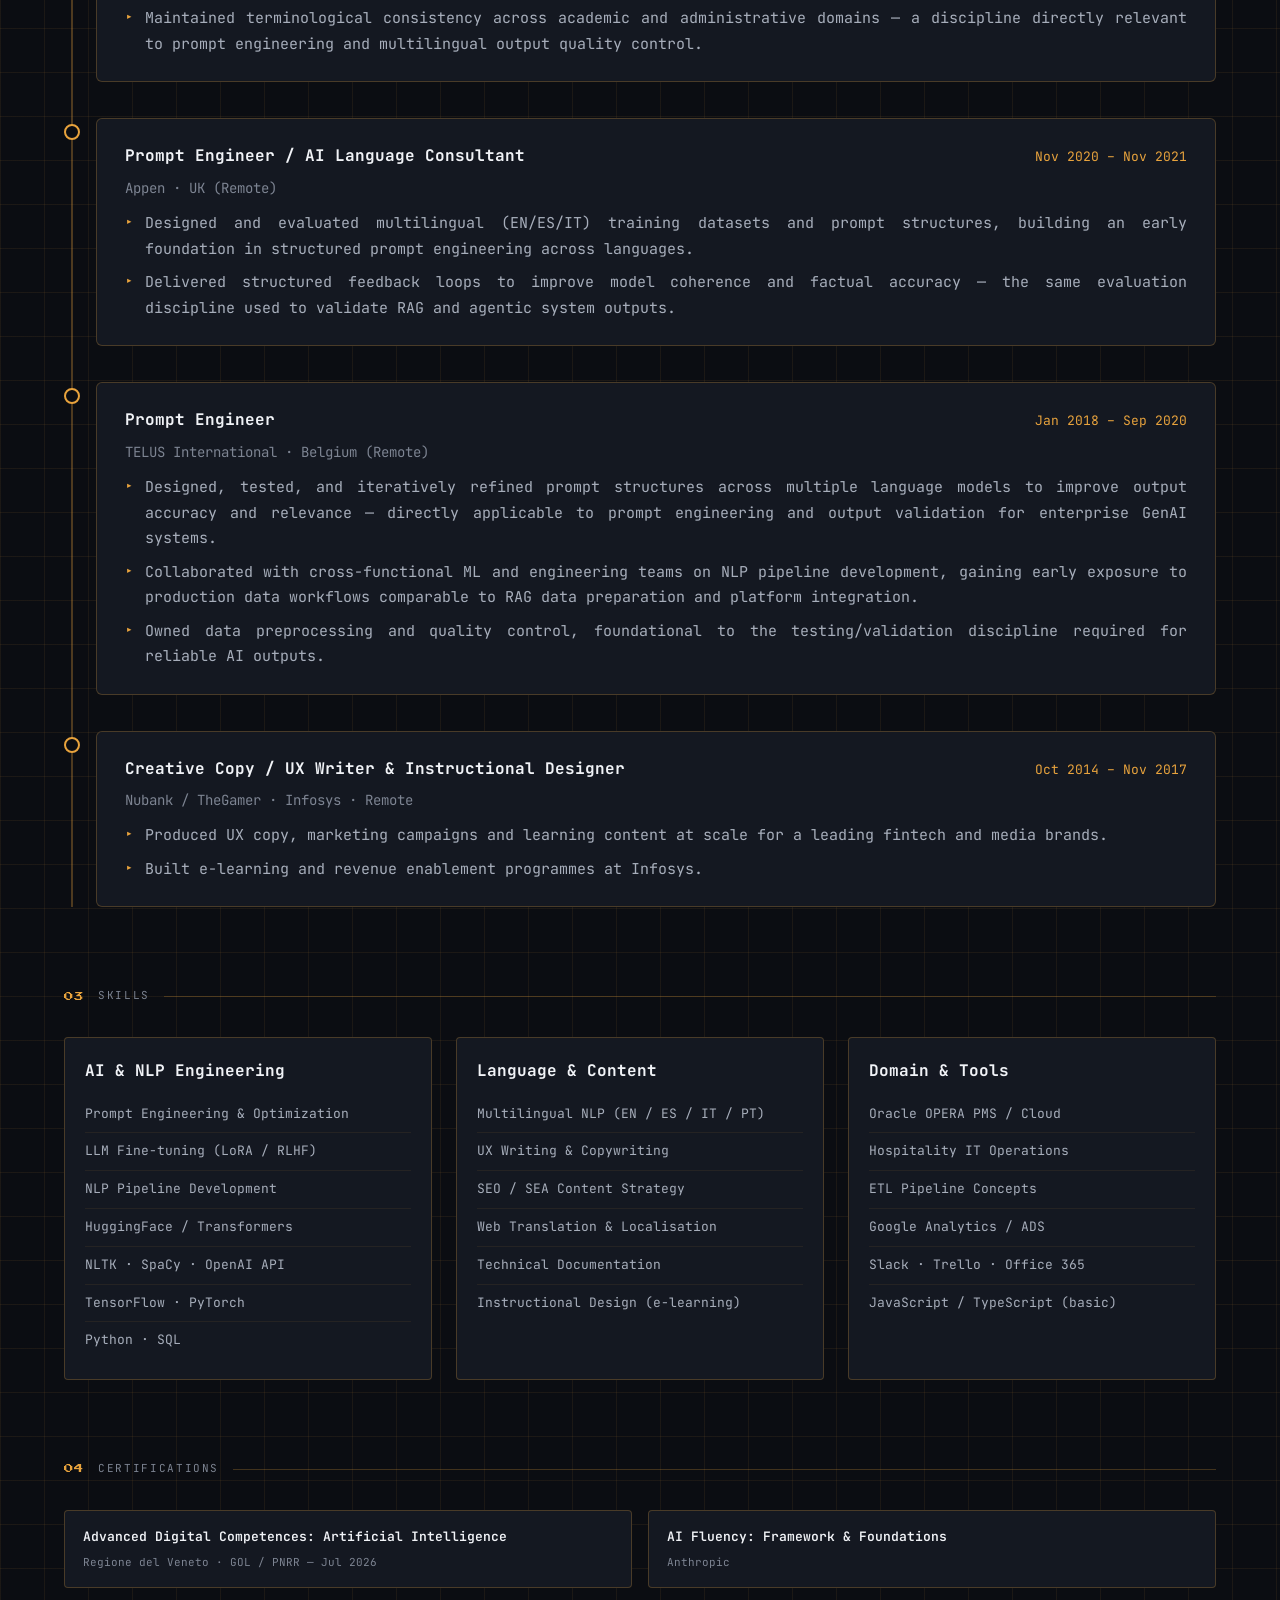
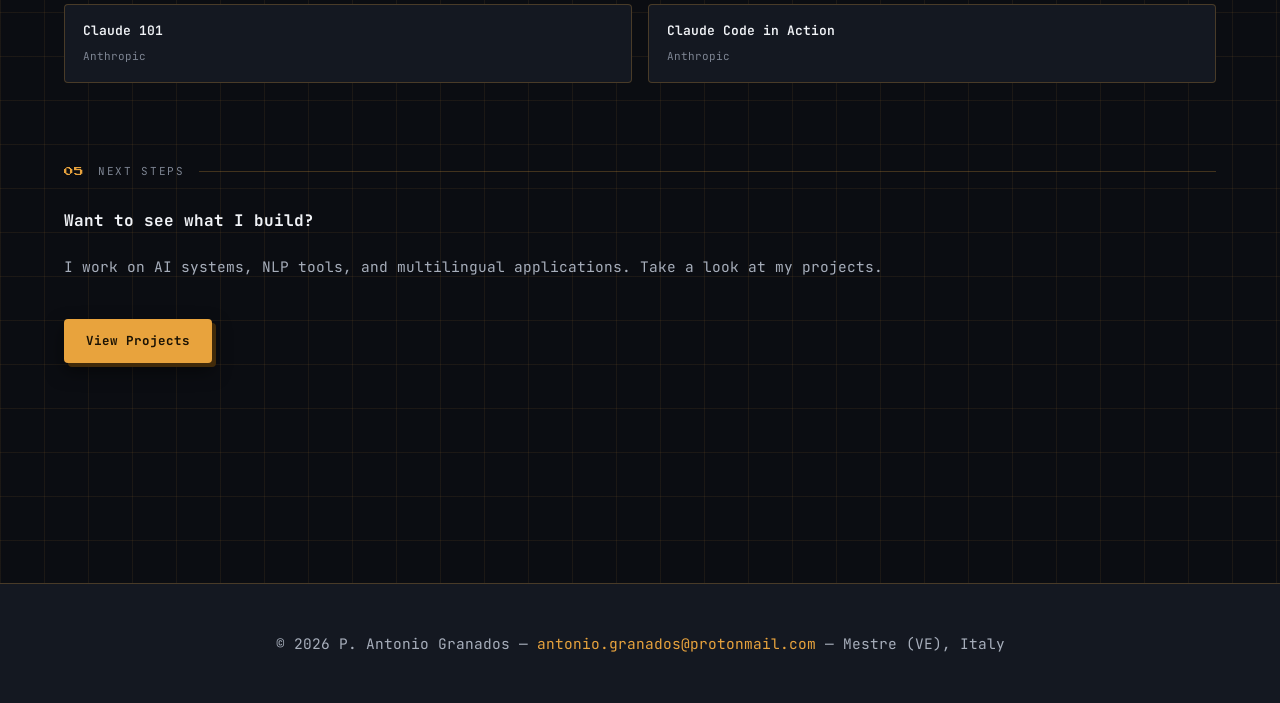
==== commit 1654615a: "Add certifications with linked PDF certificates" ====
--- a/index.html
+++ b/index.html
@@ -284,9 +284,39 @@
       </div>
     </section>
 
+    <!-- CERTIFICATIONS SECTION: click a card to open the PDF certificate -->
+    <section id="certifications" aria-labelledby="certifications-heading">
+      <h2 class="card-title sr-only" id="certifications-heading">Certifications</h2>
+      <div class="section-divider"><span class="section-num">04</span><span class="section-label">CERTIFICATIONS</span><div class="rule"></div></div>
+
+      <div class="cert-grid">
+
+        <a class="cert-card" href="certifications/gol-competenze-digitali-ia-veneto.pdf" target="_blank" rel="noopener" data-animate="delay-1">
+          <span class="cert-name">Advanced Digital Competences: Artificial Intelligence</span>
+          <span class="cert-meta">Regione del Veneto · GOL / PNRR — Jul 2026</span>
+        </a>
+
+        <a class="cert-card" href="certifications/ai-fluency-framework-foundations.pdf" target="_blank" rel="noopener" data-animate="delay-2">
+          <span class="cert-name">AI Fluency: Framework &amp; Foundations</span>
+          <span class="cert-meta">Anthropic</span>
+        </a>
+
+        <a class="cert-card" href="certifications/claude-101.pdf" target="_blank" rel="noopener" data-animate="delay-3">
+          <span class="cert-name">Claude 101</span>
+          <span class="cert-meta">Anthropic</span>
+        </a>
+
+        <a class="cert-card" href="certifications/claude-code-in-action.pdf" target="_blank" rel="noopener" data-animate="delay-1">
+          <span class="cert-name">Claude Code in Action</span>
+          <span class="cert-meta">Anthropic</span>
+        </a>
+
+      </div>
+    </section>
+
     <!-- CTA SECTION: nudge the visitor toward your projects -->
     <section id="cta" aria-labelledby="cta-heading" data-animate>
-      <div class="section-divider"><span class="section-num">04</span><span class="section-label">NEXT STEPS</span><div class="rule"></div></div>
+      <div class="section-divider"><span class="section-num">05</span><span class="section-label">NEXT STEPS</span><div class="rule"></div></div>
       <h2 class="card-title" id="cta-heading" data-i18n="cta_heading">Want to see what I build?</h2>
       <p class="body-text" data-i18n="cta_p">I work on AI systems, NLP tools, and multilingual applications. Take a look at my projects.</p>
       <a href="projects.html" class="cta-button btn-primary btn-pressable" data-i18n="cta_button">View Projects</a>
--- a/css/style.css
+++ b/css/style.css
@@ -640,6 +640,48 @@
   letter-spacing: .06em;
   color: var(--text-muted);
   margin-left: auto;
+}
+
+.cert-grid {
+  display: grid;
+  grid-template-columns: repeat(2, 1fr);
+  gap: 16px;
+  margin-top: 32px;
+}
+
+.cert-card {
+  display: flex;
+  flex-direction: column;
+  gap: 6px;
+  padding: 16px 18px;
+  background: var(--surface);
+  border: 1px solid var(--border-faint);
+  border-radius: 4px;
+  text-decoration: none;
+  transition: all 0.3s ease;
+}
+
+.cert-card:hover {
+  border-color: var(--accent);
+  box-shadow: 3px 3px 0 color-mix(in oklch, var(--accent) 40%, black), 0 6px 14px rgba(0,0,0,.5);
+  transform: translateY(-2px);
+}
+
+.cert-card .cert-name {
+  font-size: 13px;
+  font-weight: 600;
+  color: var(--text-headline);
+}
+
+.cert-card .cert-meta {
+  font-size: 11px;
+  color: var(--text-muted);
+}
+
+@media (max-width: 640px) {
+  .cert-grid {
+    grid-template-columns: 1fr;
+  }
 }
 
 /* ============================================================
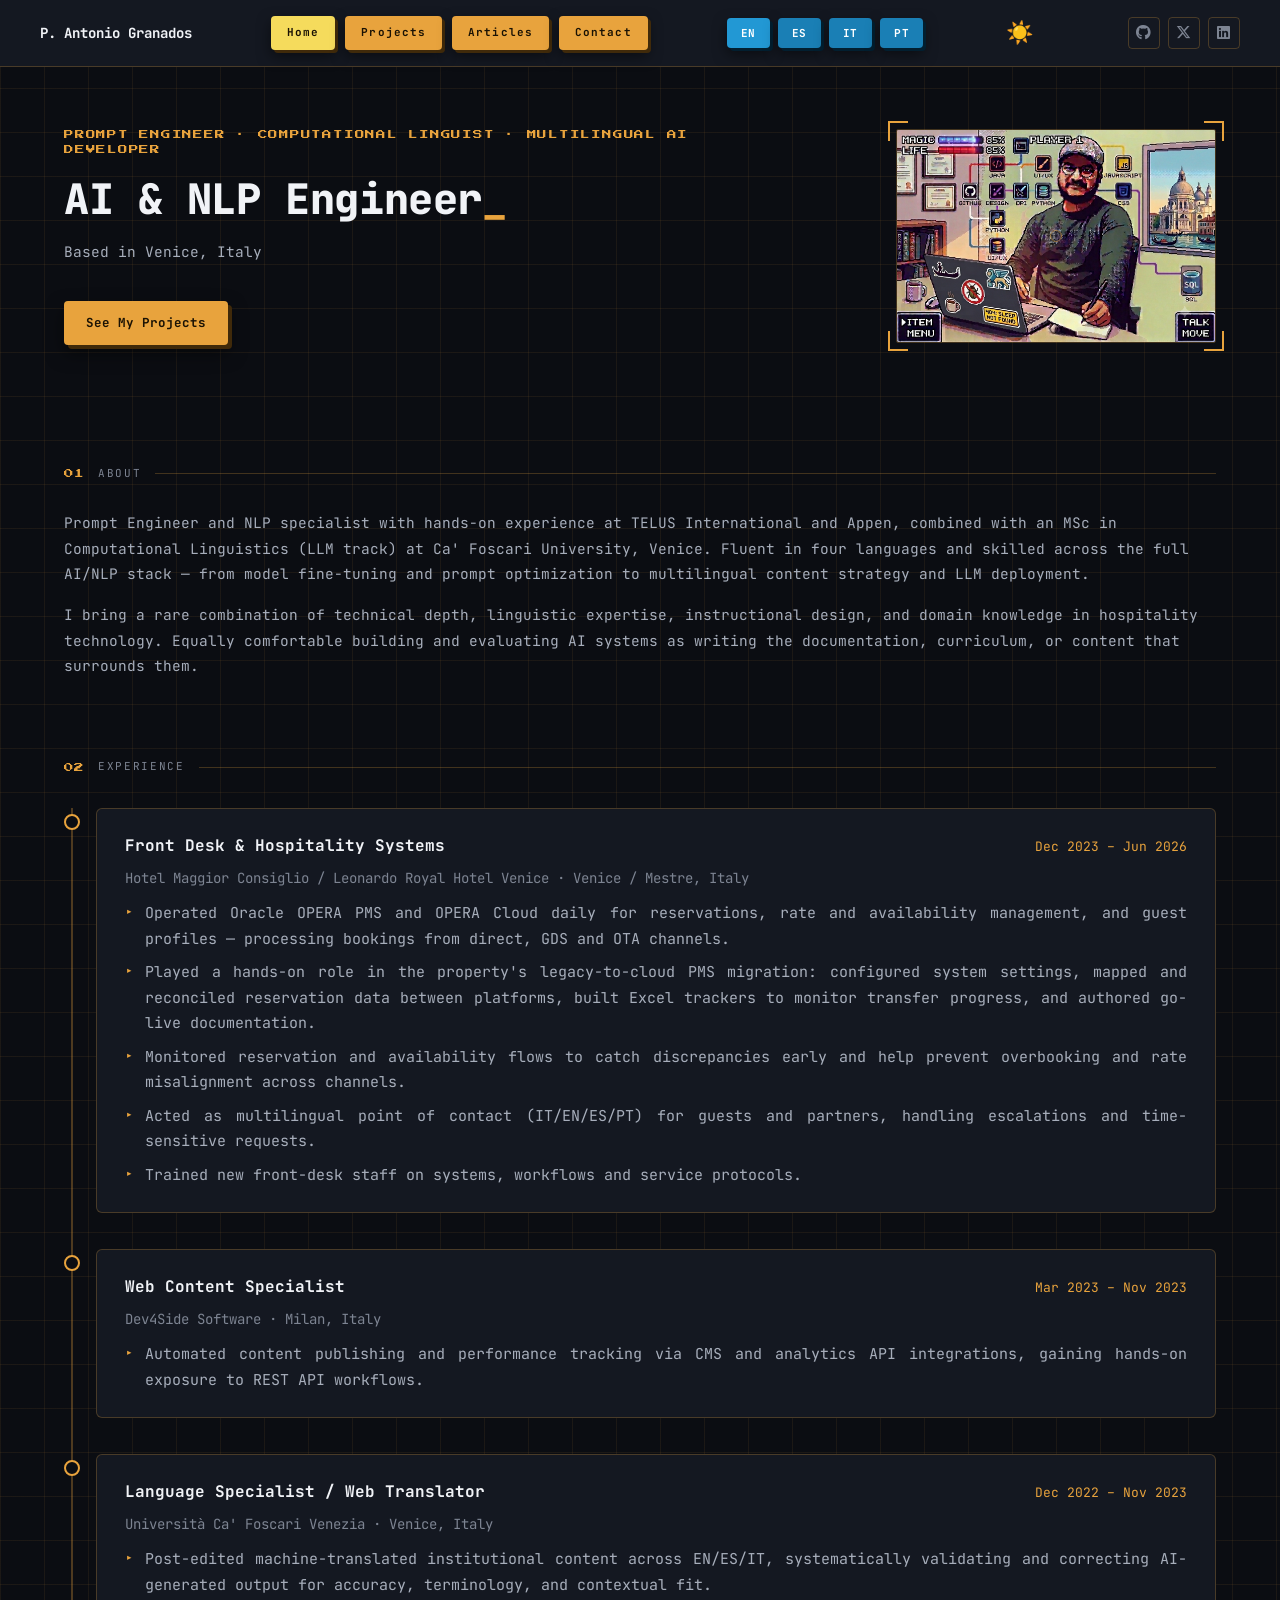
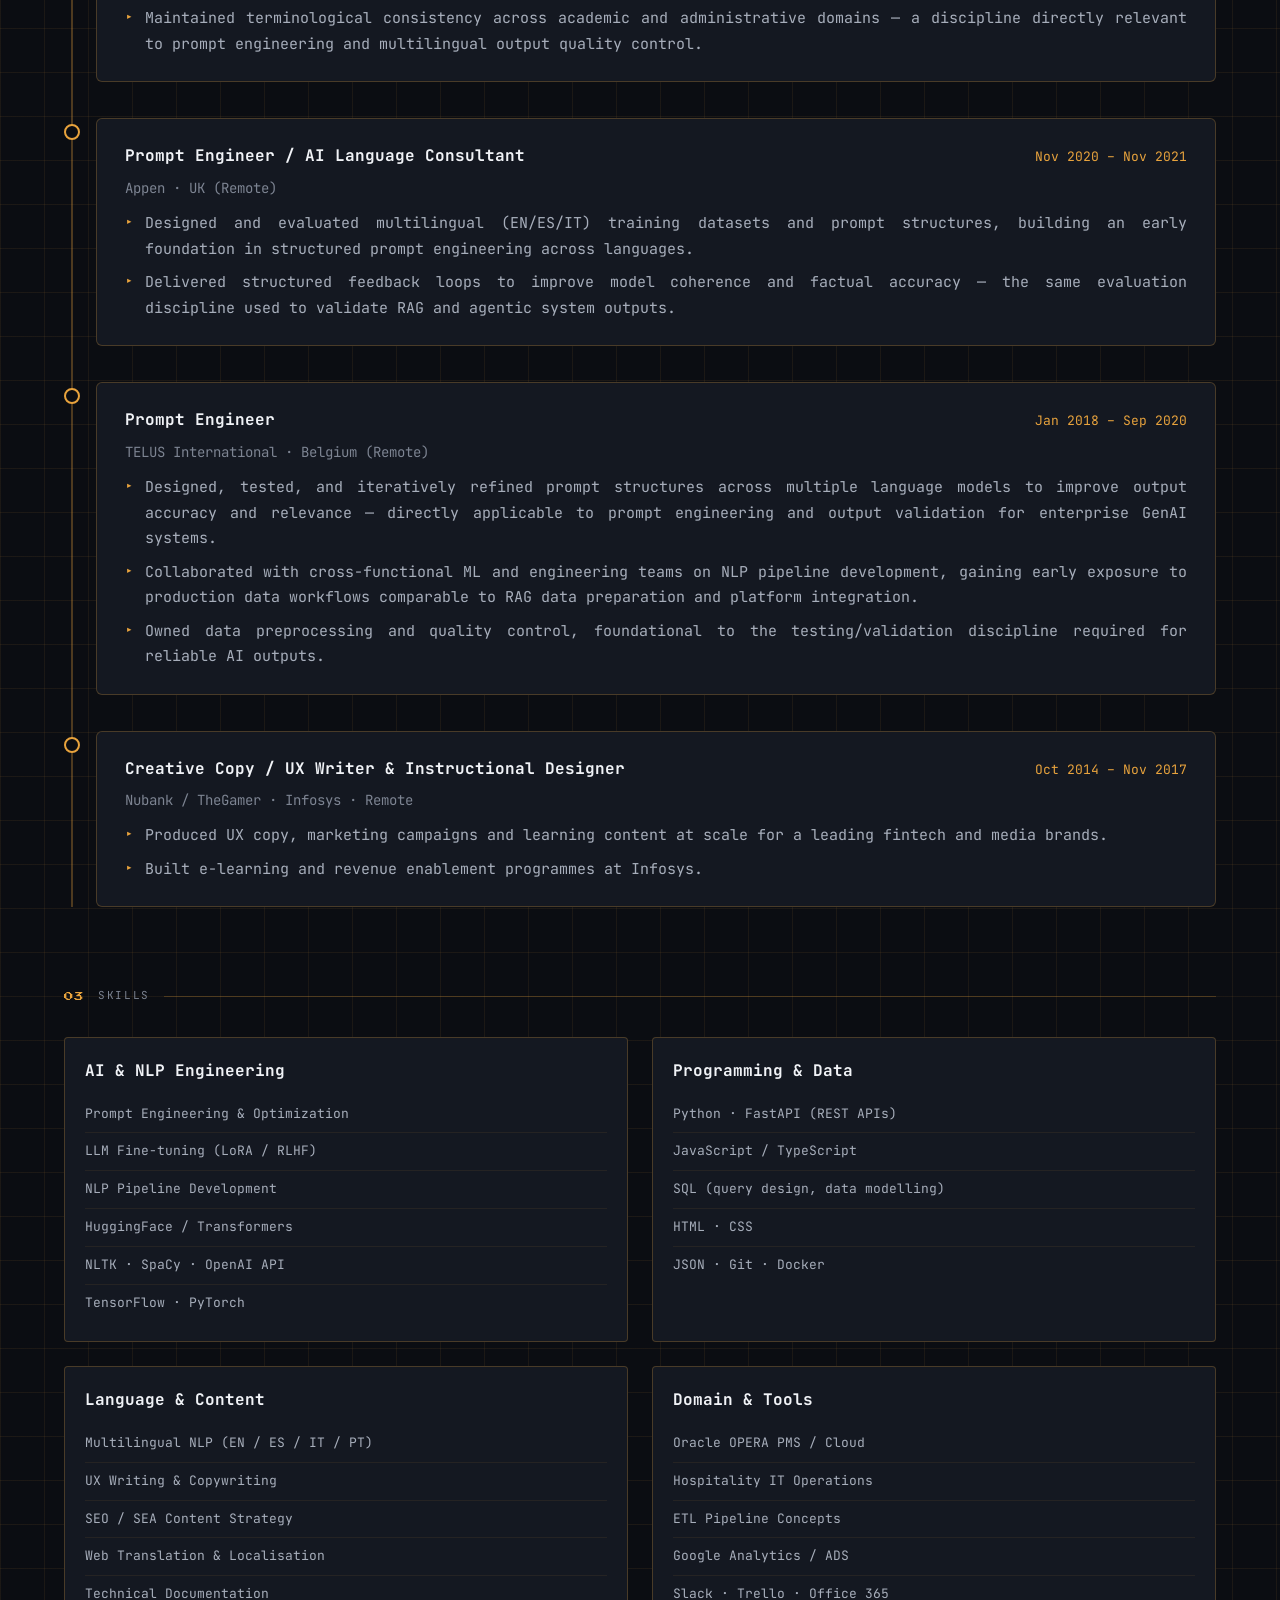
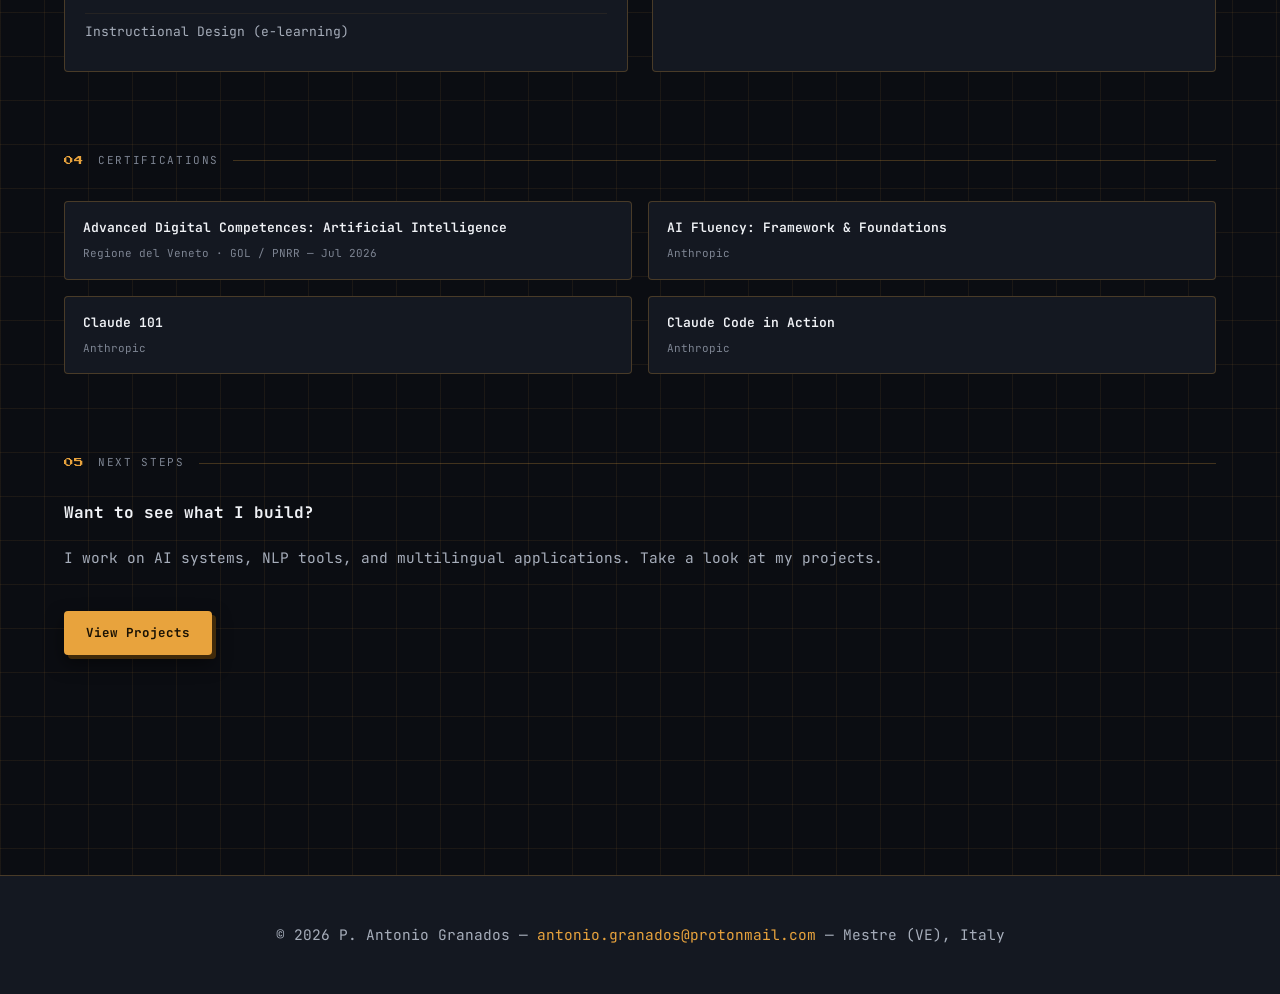
==== commit ba8c0111: "Restrucutre Skill Section: add Programming & Data Card Python, JS/TS, SQL, HTML/CSS, Git, Docker)" ====
--- a/index.html
+++ b/index.html
@@ -253,11 +253,21 @@
             <li>HuggingFace / Transformers</li>
             <li>NLTK · SpaCy · OpenAI API</li>
             <li>TensorFlow · PyTorch</li>
-            <li>Python · SQL</li>
           </ul>
         </div>
 
         <div class="skill-category" data-animate="delay-2">
+          <h3 class="card-title" data-i18n="skill_cat4">Programming &amp; Data</h3>
+          <ul>
+            <li>Python · FastAPI (REST APIs)</li>
+            <li>JavaScript / TypeScript</li>
+            <li>SQL (query design, data modelling)</li>
+            <li>HTML · CSS</li>
+            <li>JSON · Git · Docker</li>
+          </ul>
+        </div>
+
+        <div class="skill-category" data-animate="delay-3">
           <h3 class="card-title" data-i18n="skill_cat2">Language &amp; Content</h3>
           <ul>
             <li>Multilingual NLP (EN / ES / IT / PT)</li>
@@ -269,7 +279,7 @@
           </ul>
         </div>
 
-        <div class="skill-category" data-animate="delay-3">
+        <div class="skill-category" data-animate="delay-1">
           <h3 class="card-title" data-i18n="skill_cat3">Domain &amp; Tools</h3>
           <ul>
             <li>Oracle OPERA PMS / Cloud</li>
@@ -277,7 +287,6 @@
             <li>ETL Pipeline Concepts</li>
             <li>Google Analytics / ADS</li>
             <li>Slack · Trello · Office 365</li>
-            <li>JavaScript / TypeScript (basic)</li>
           </ul>
         </div>
 
--- a/css/style.css
+++ b/css/style.css
@@ -569,7 +569,7 @@
    ============================================================ */
 .skills-grid {
   display: grid;
-  grid-template-columns: repeat(3, 1fr);
+  grid-template-columns: repeat(2, 1fr);
   gap: 24px;
   margin-top: 32px;
 }
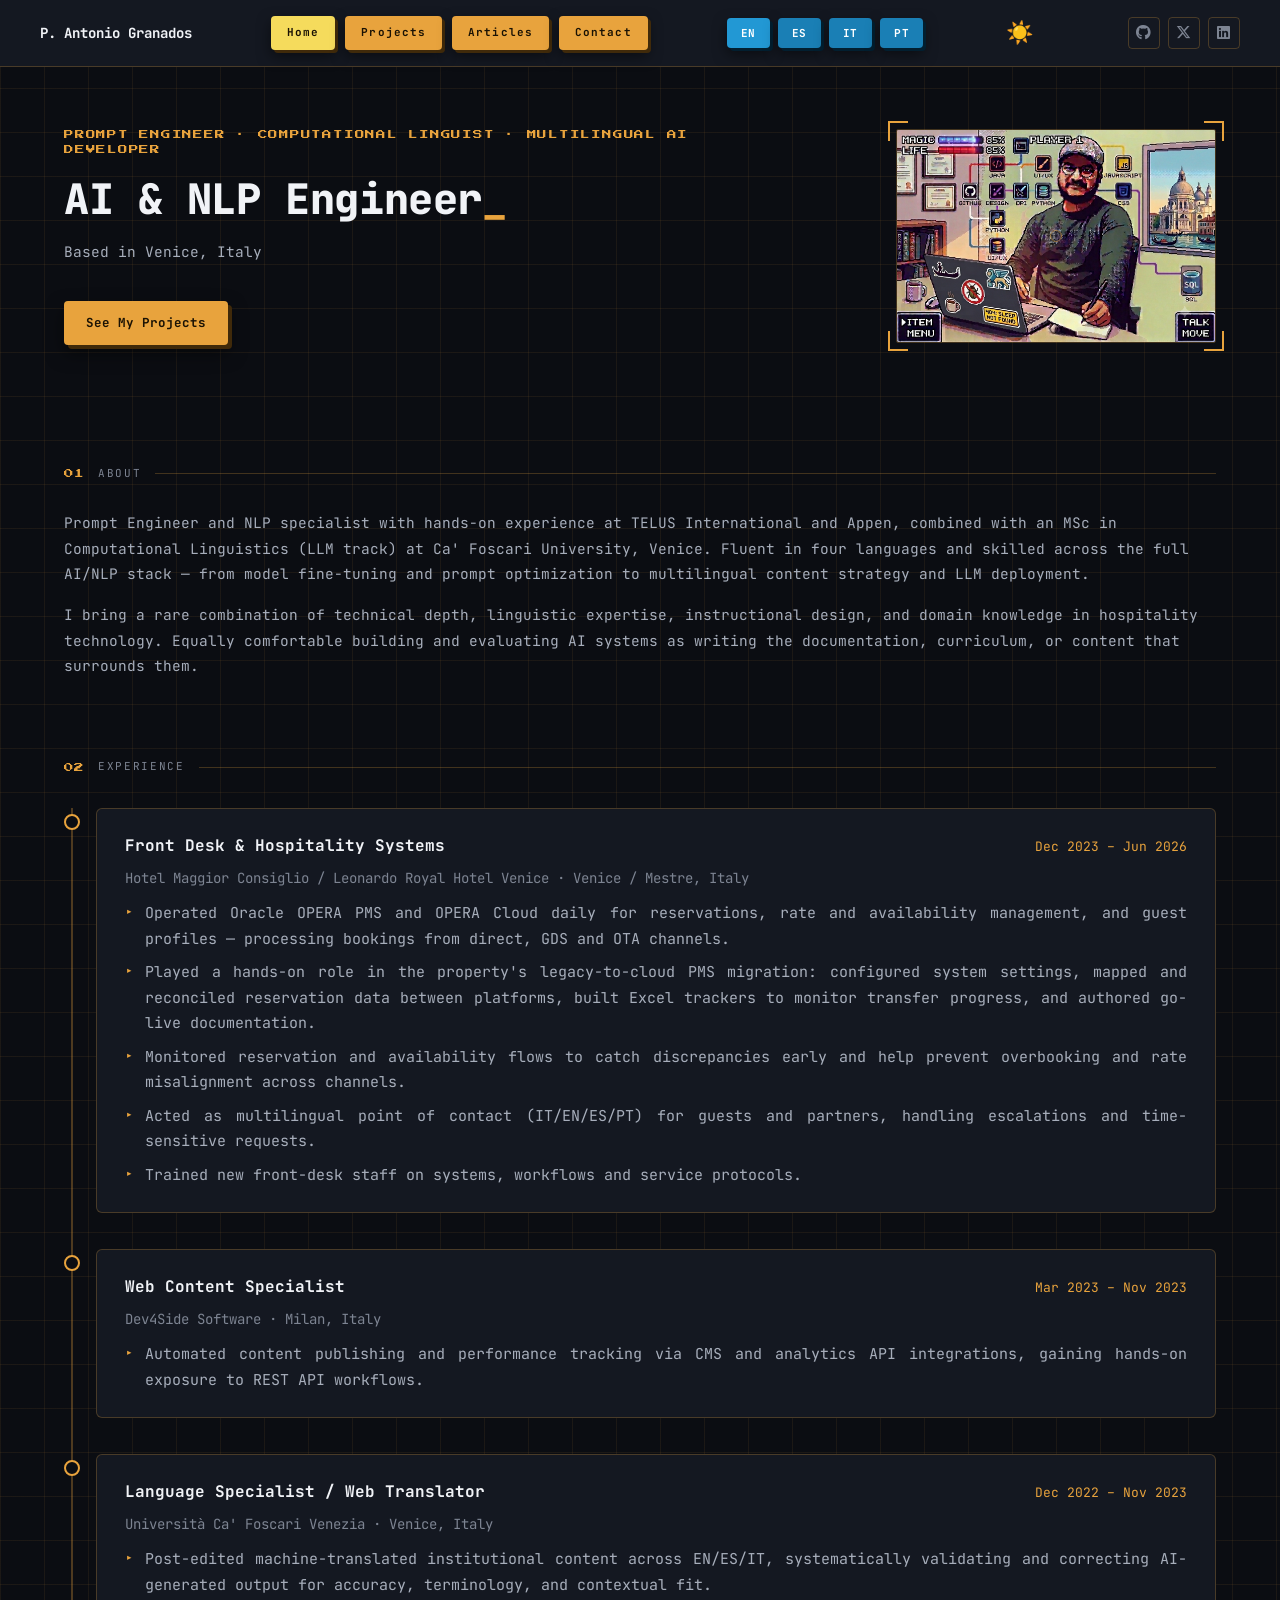
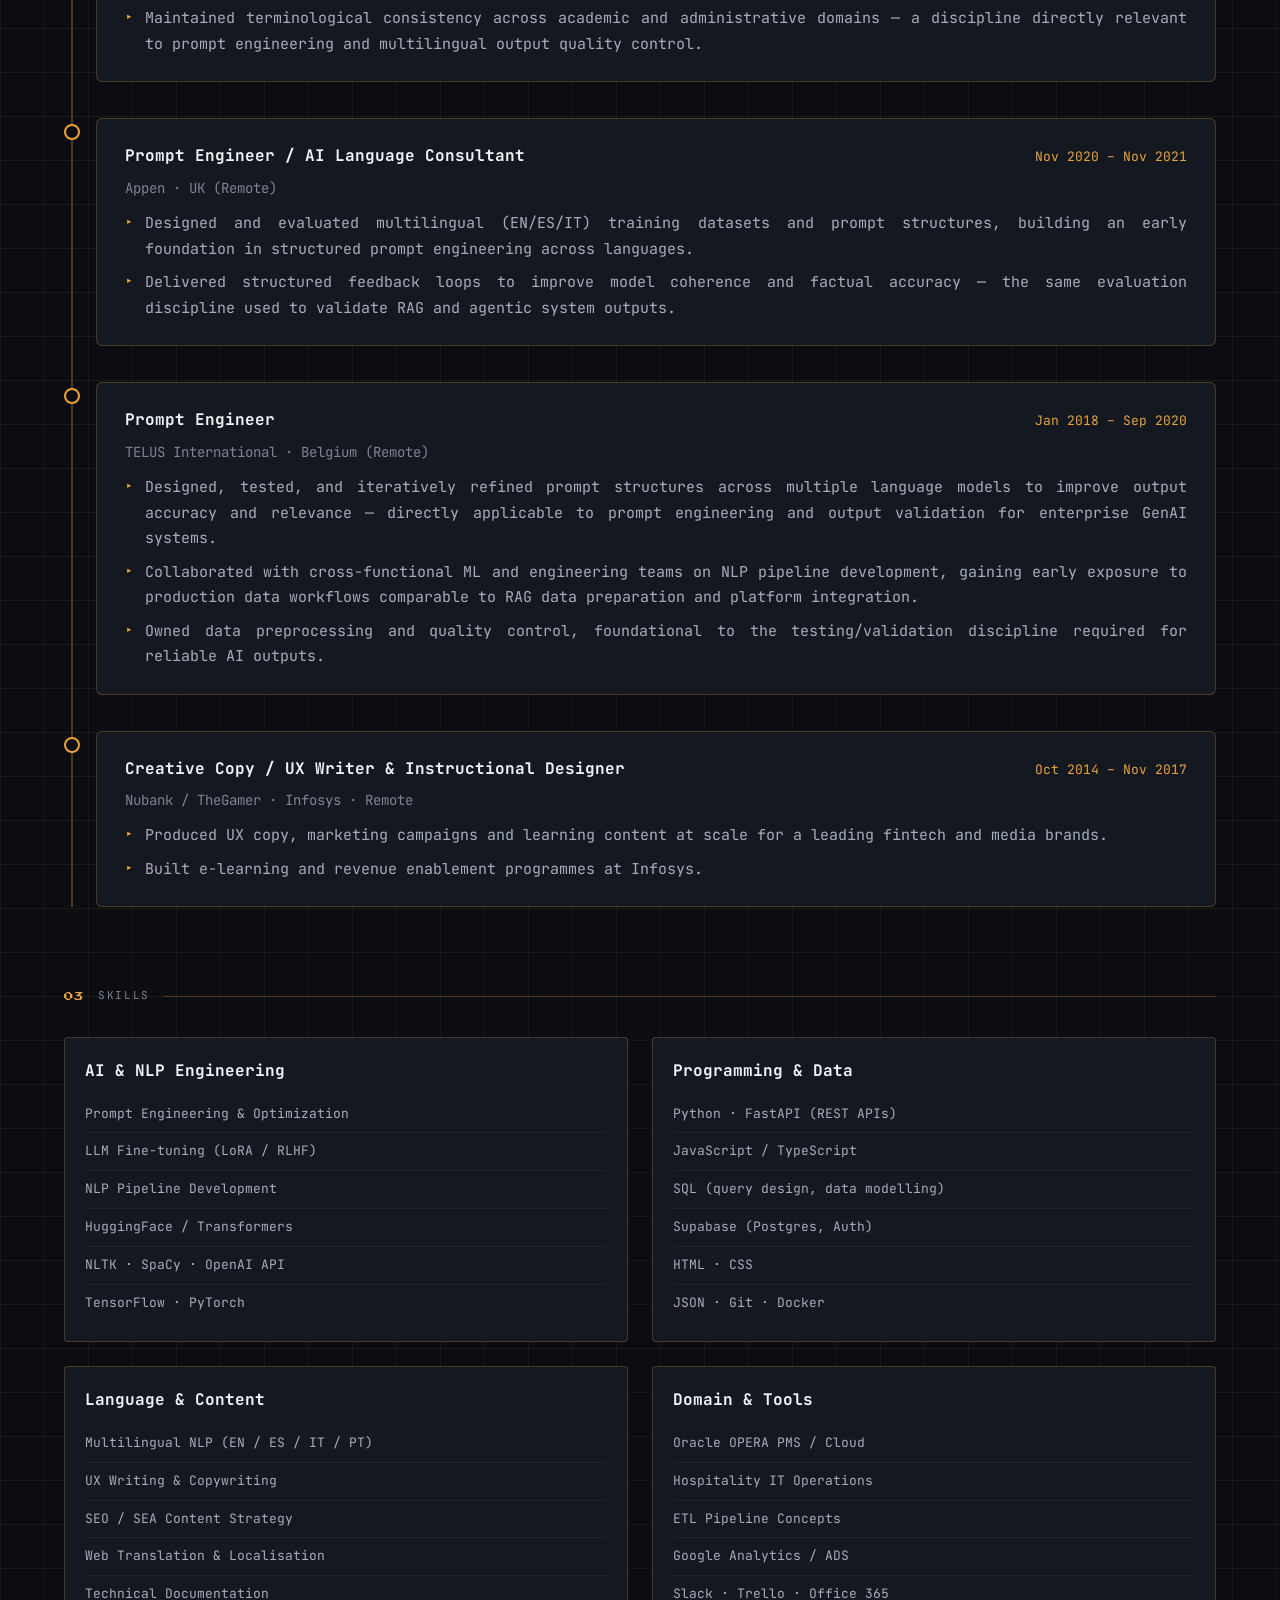
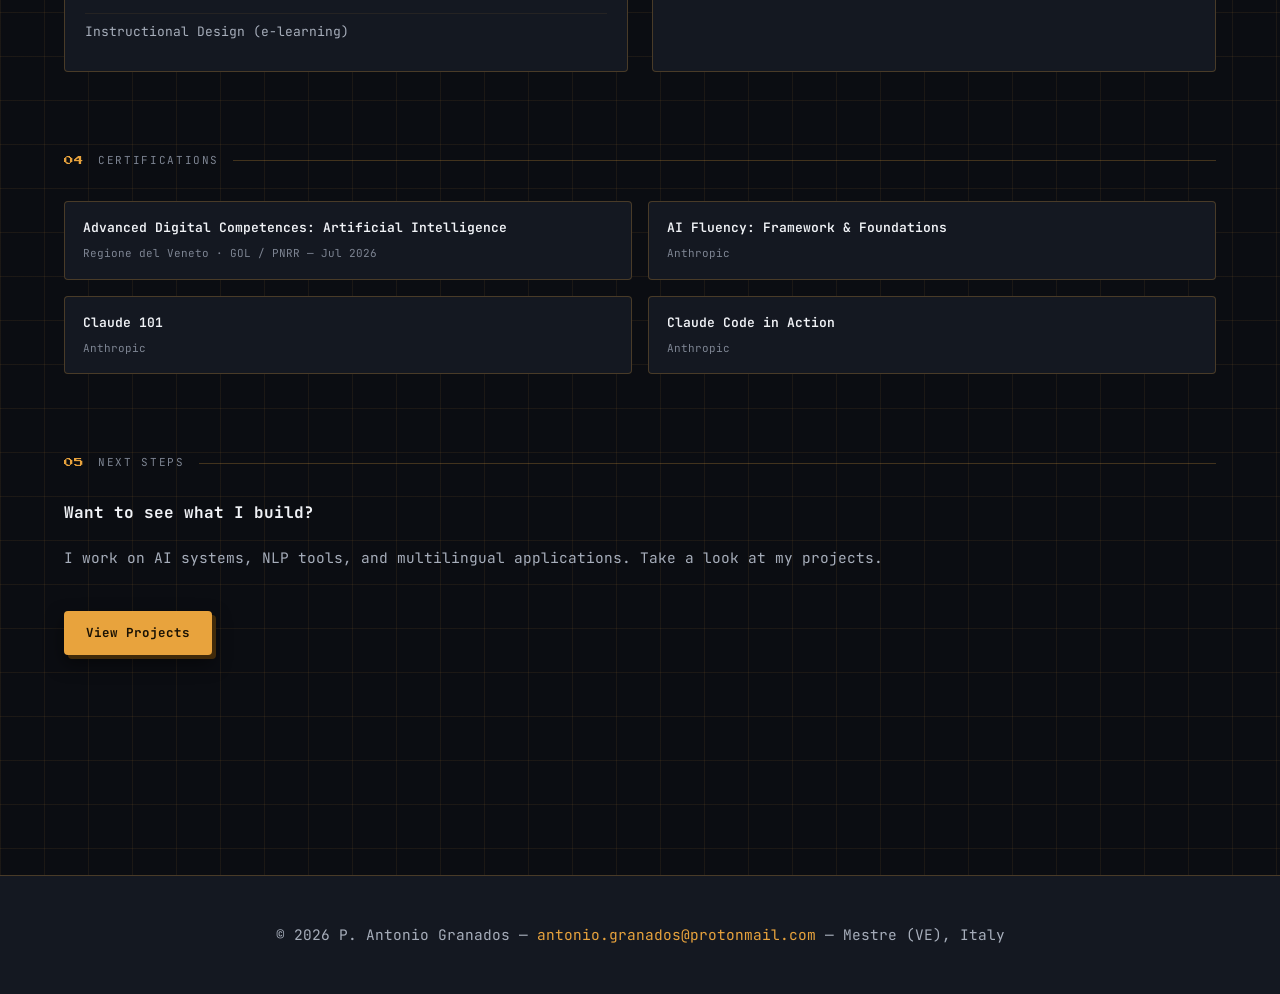
==== commit db15a2a9: "Add supabase to Programming & Data skills" ====
--- a/index.html
+++ b/index.html
@@ -262,6 +262,7 @@
             <li>Python · FastAPI (REST APIs)</li>
             <li>JavaScript / TypeScript</li>
             <li>SQL (query design, data modelling)</li>
+            <li>Supabase (Postgres, Auth)</li>
             <li>HTML · CSS</li>
             <li>JSON · Git · Docker</li>
           </ul>
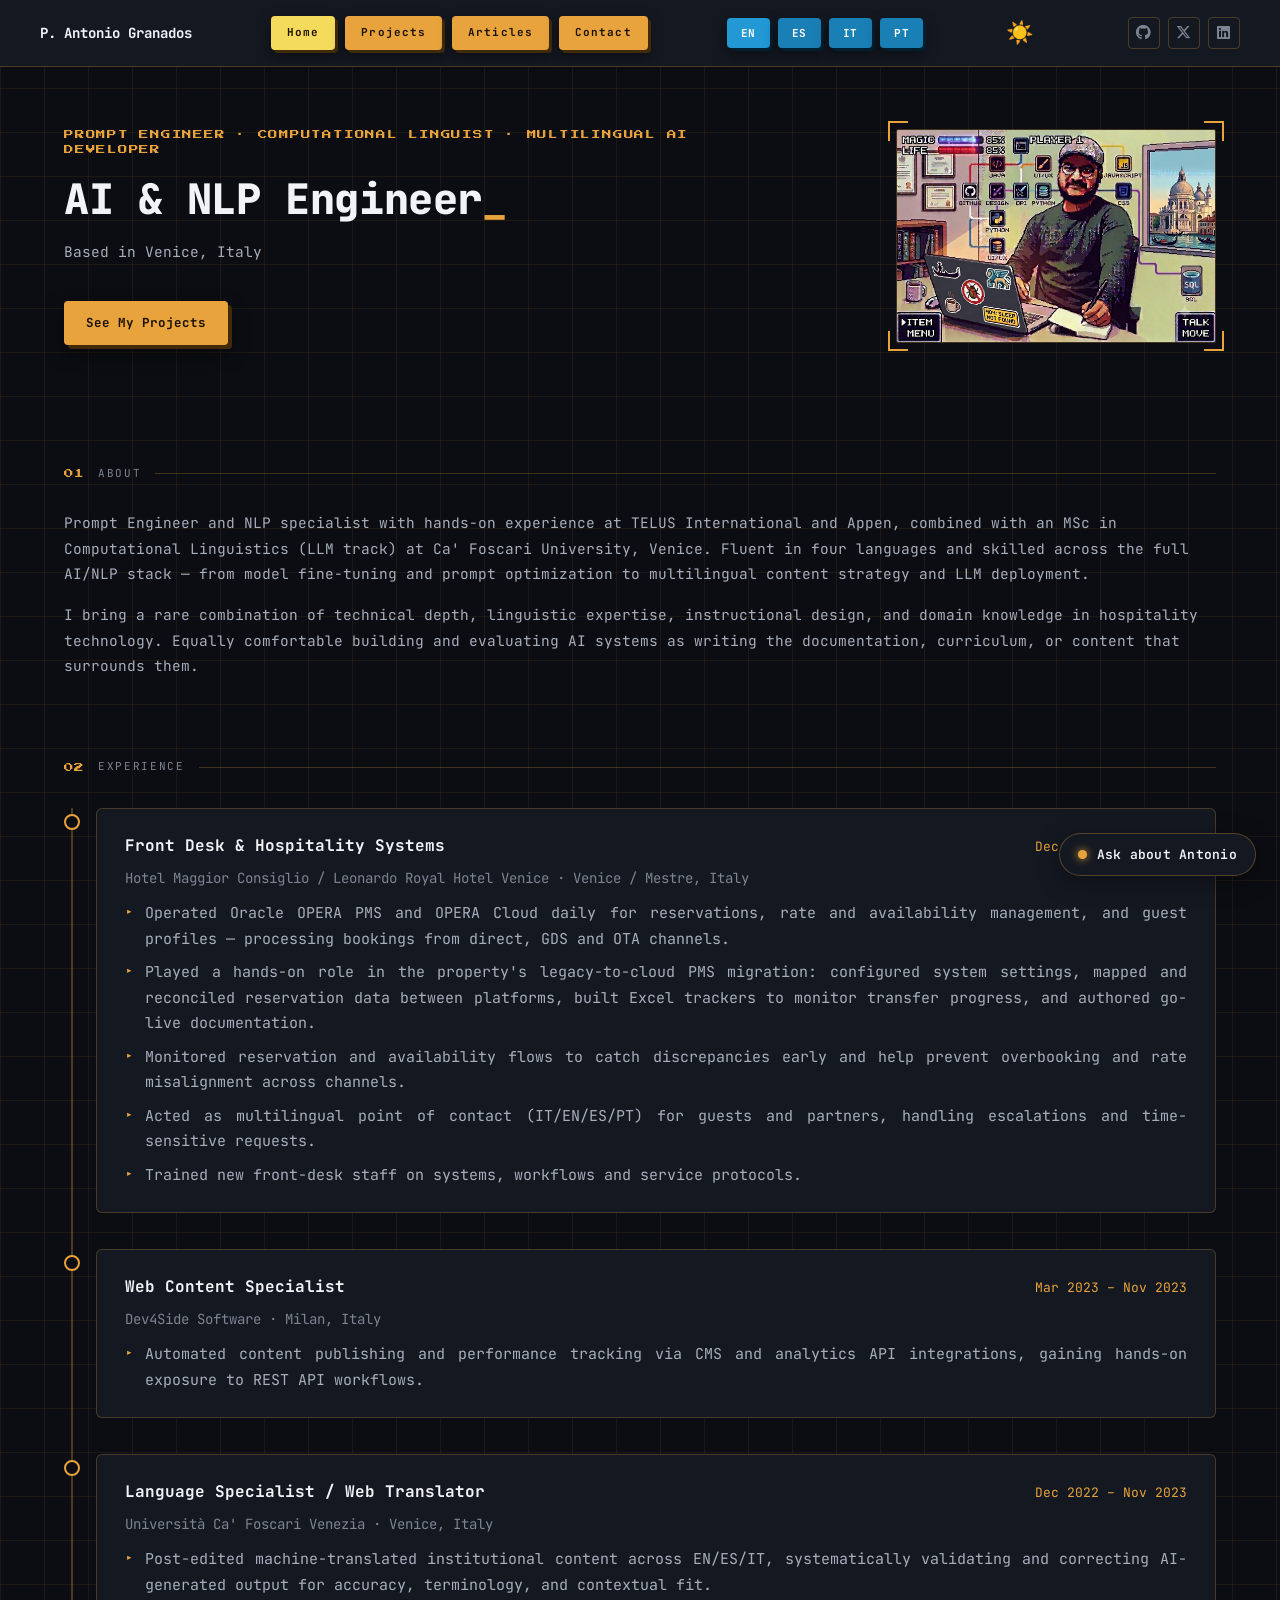
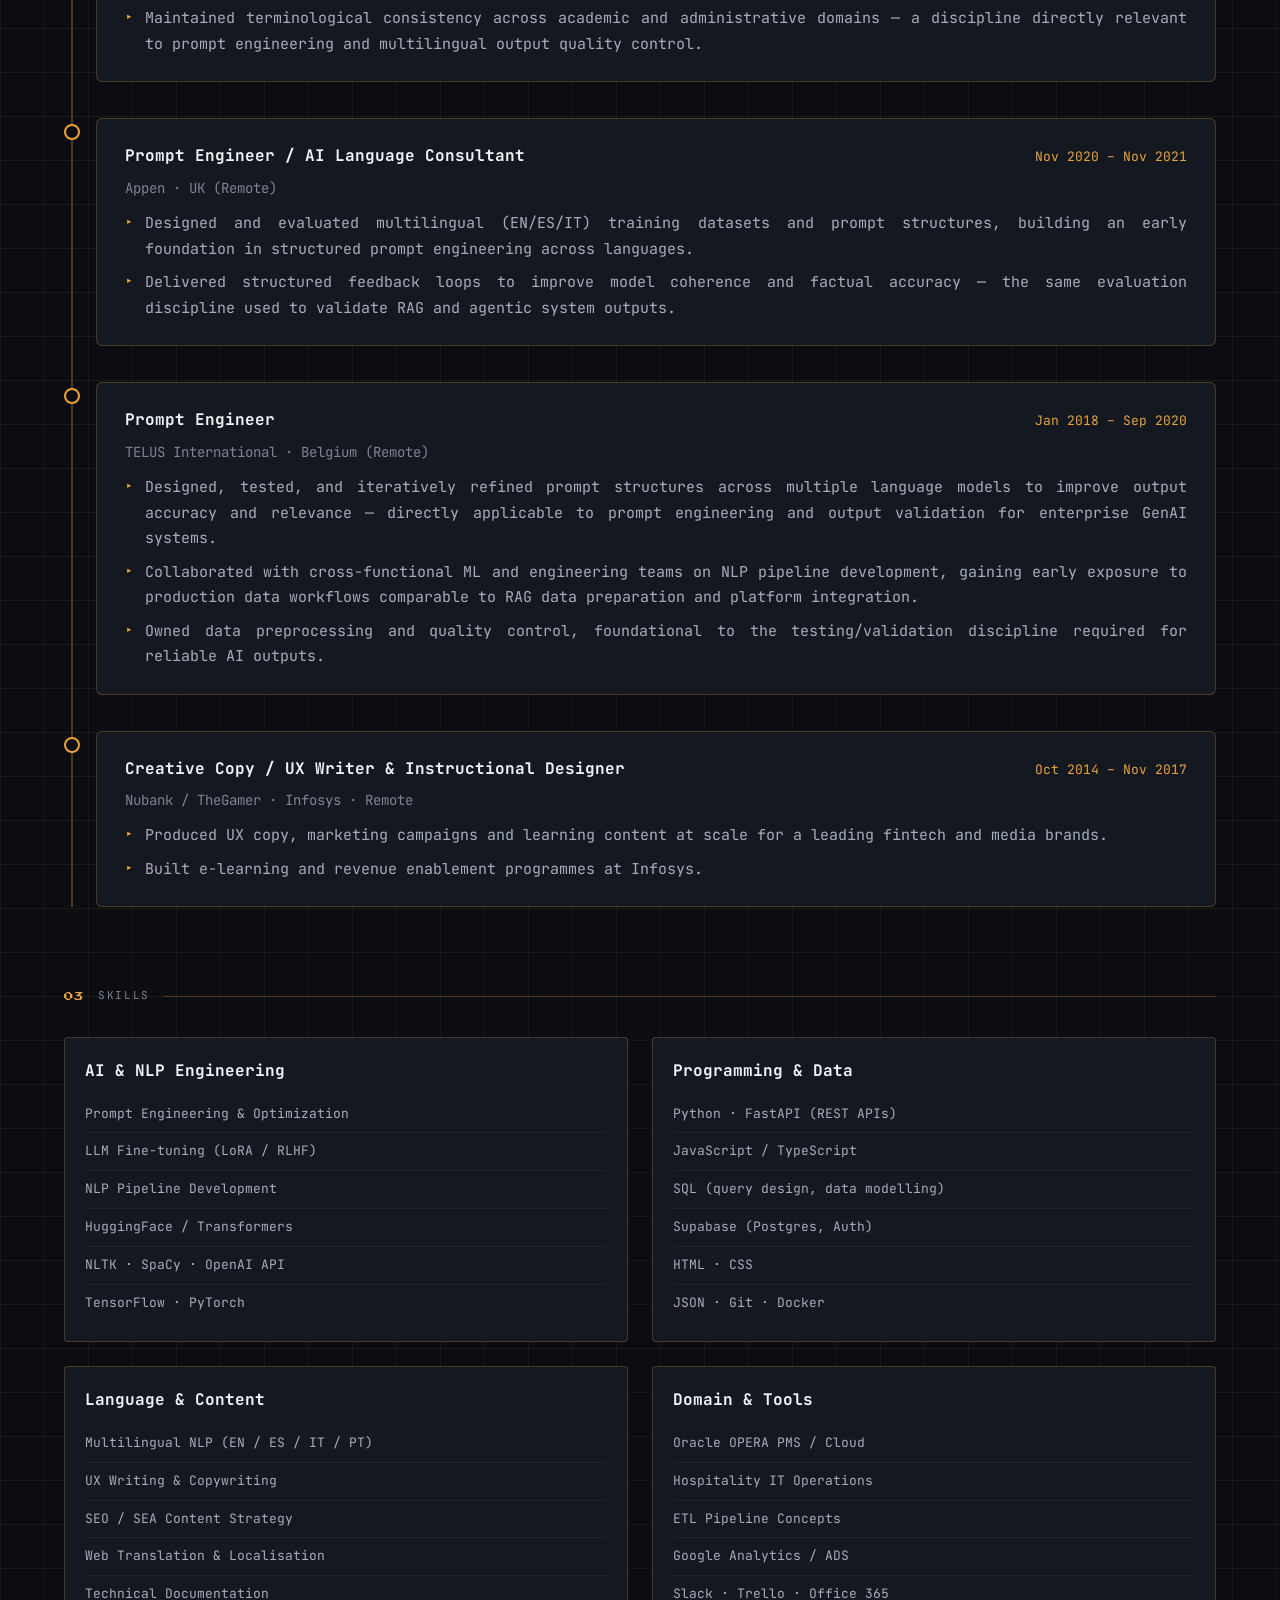
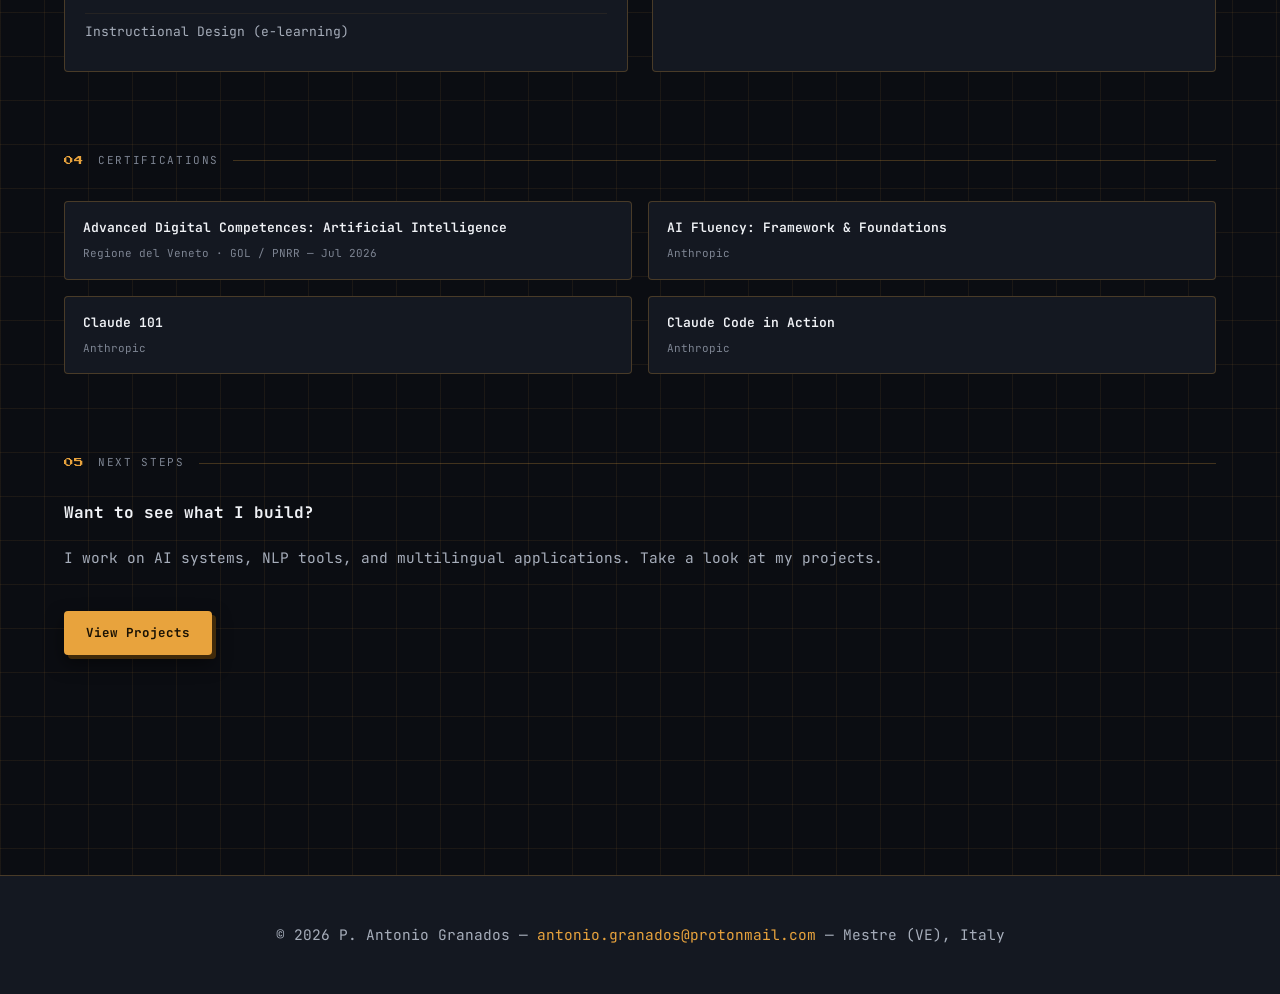
==== commit 33a10033: "Add Gemini chat backend + floating chat widget" ====
--- a/index.html
+++ b/index.html
@@ -4,8 +4,15 @@
 <head>
 <link rel="preconnect" href="https://fonts.googleapis.com">
 <link href="https://fonts.googleapis.com/css2?family=Press+Start+2P&family=JetBrains+Mono:wght@400;500;600;700;800&display=swap" rel="stylesheet">
-  <!--this is the part that link to .css file --> 
+  <!--this is the part that link to .css file -->
   <link rel="stylesheet" href="css/style.css">
+
+  <!-- Favicon (browser tab / bookmarks icon) -->
+  <link rel="icon" href="favicon.ico" sizes="any">
+  <link rel="icon" type="image/png" sizes="32x32" href="images/favicon/favicon-32x32.png">
+  <link rel="icon" type="image/png" sizes="16x16" href="images/favicon/favicon-16x16.png">
+  <link rel="apple-touch-icon" sizes="180x180" href="images/favicon/apple-touch-icon.png">
+
   <!-- Always first. Tells the browser to use UTF-8 encoding (supports all languages including IT, ES, PT) -->
   <meta charset="UTF-8" />
 
@@ -353,5 +360,8 @@
   <!-- typewriter.js runs the typing effect on [data-typewriter] elements.
        Must come after i18n.js since it listens for the i18n:applied event. -->
   <script src="js/typewriter.js"></script>
+  <!-- chatbot.js injects the floating portfolio assistant widget.
+       Self-contained; loads after i18n.js so it can read the current language. -->
+  <script src="js/chatbot.js"></script>
 </body>
 </html>
